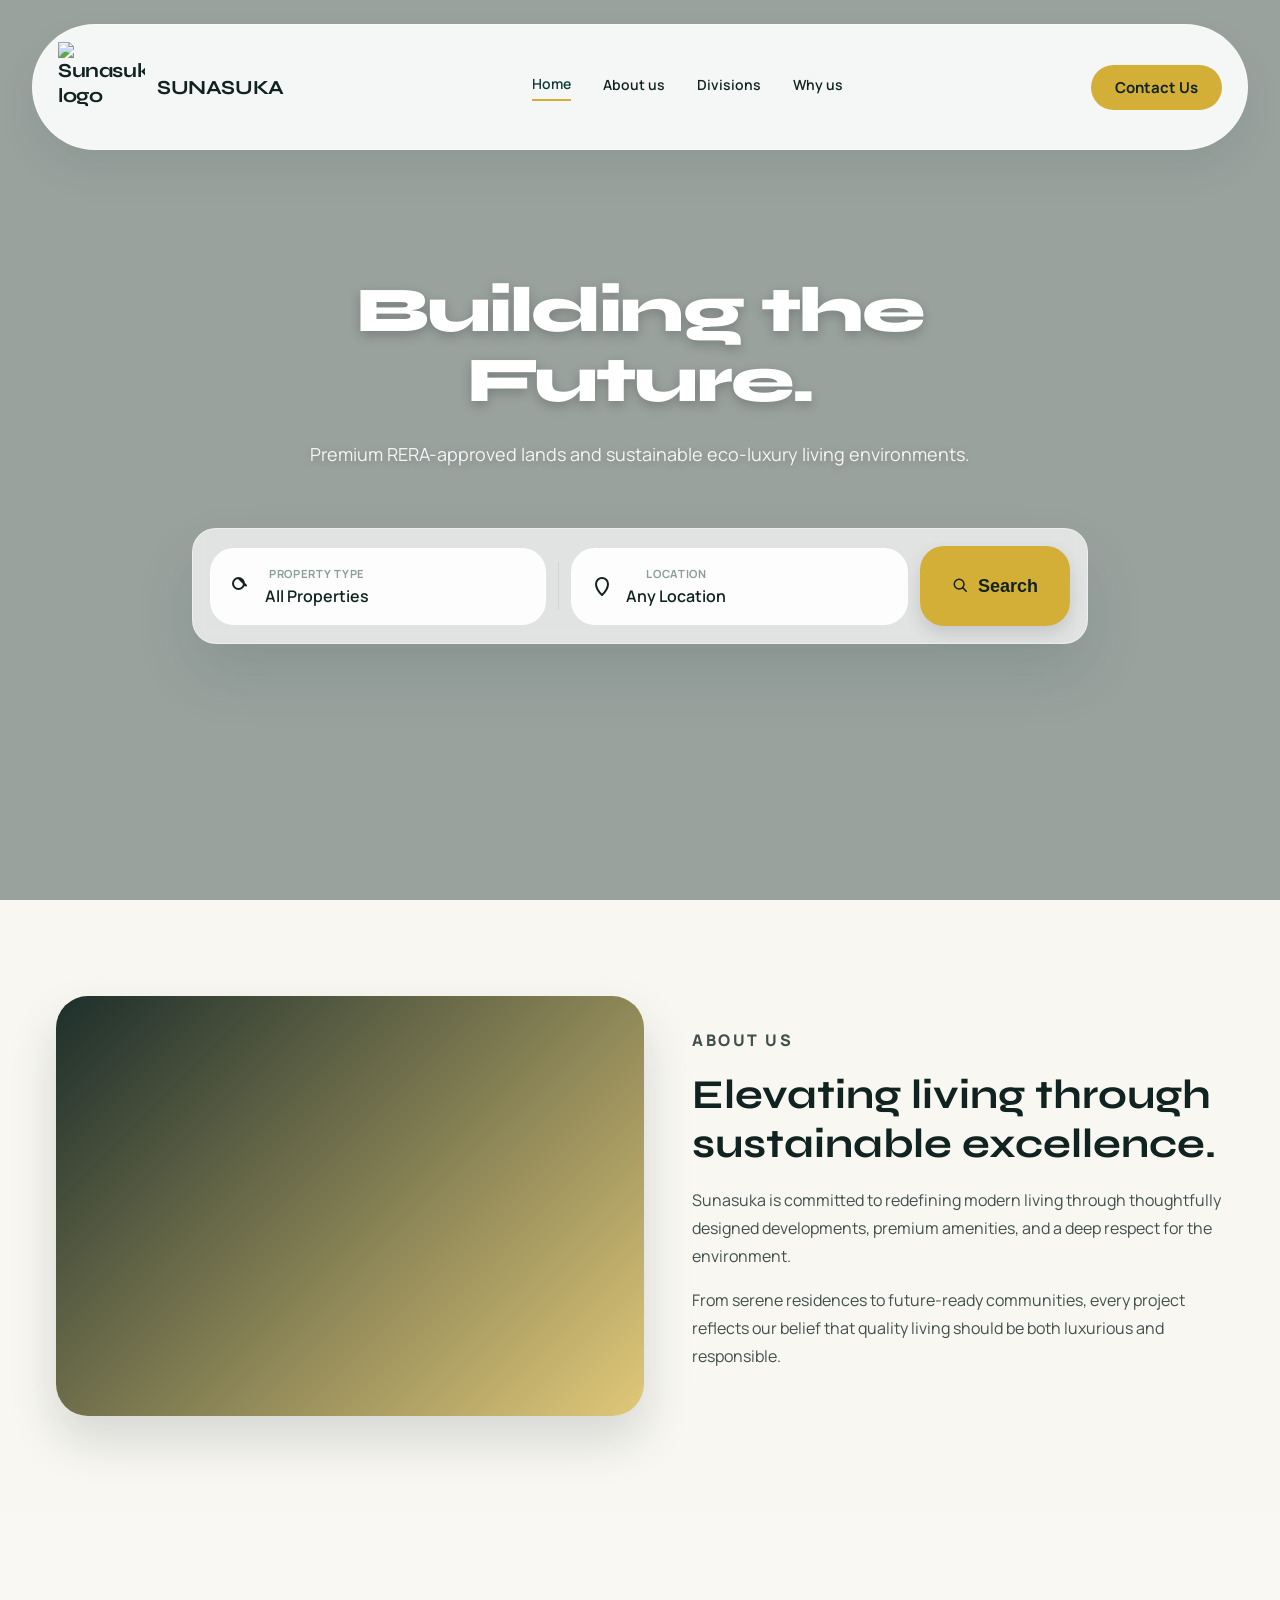
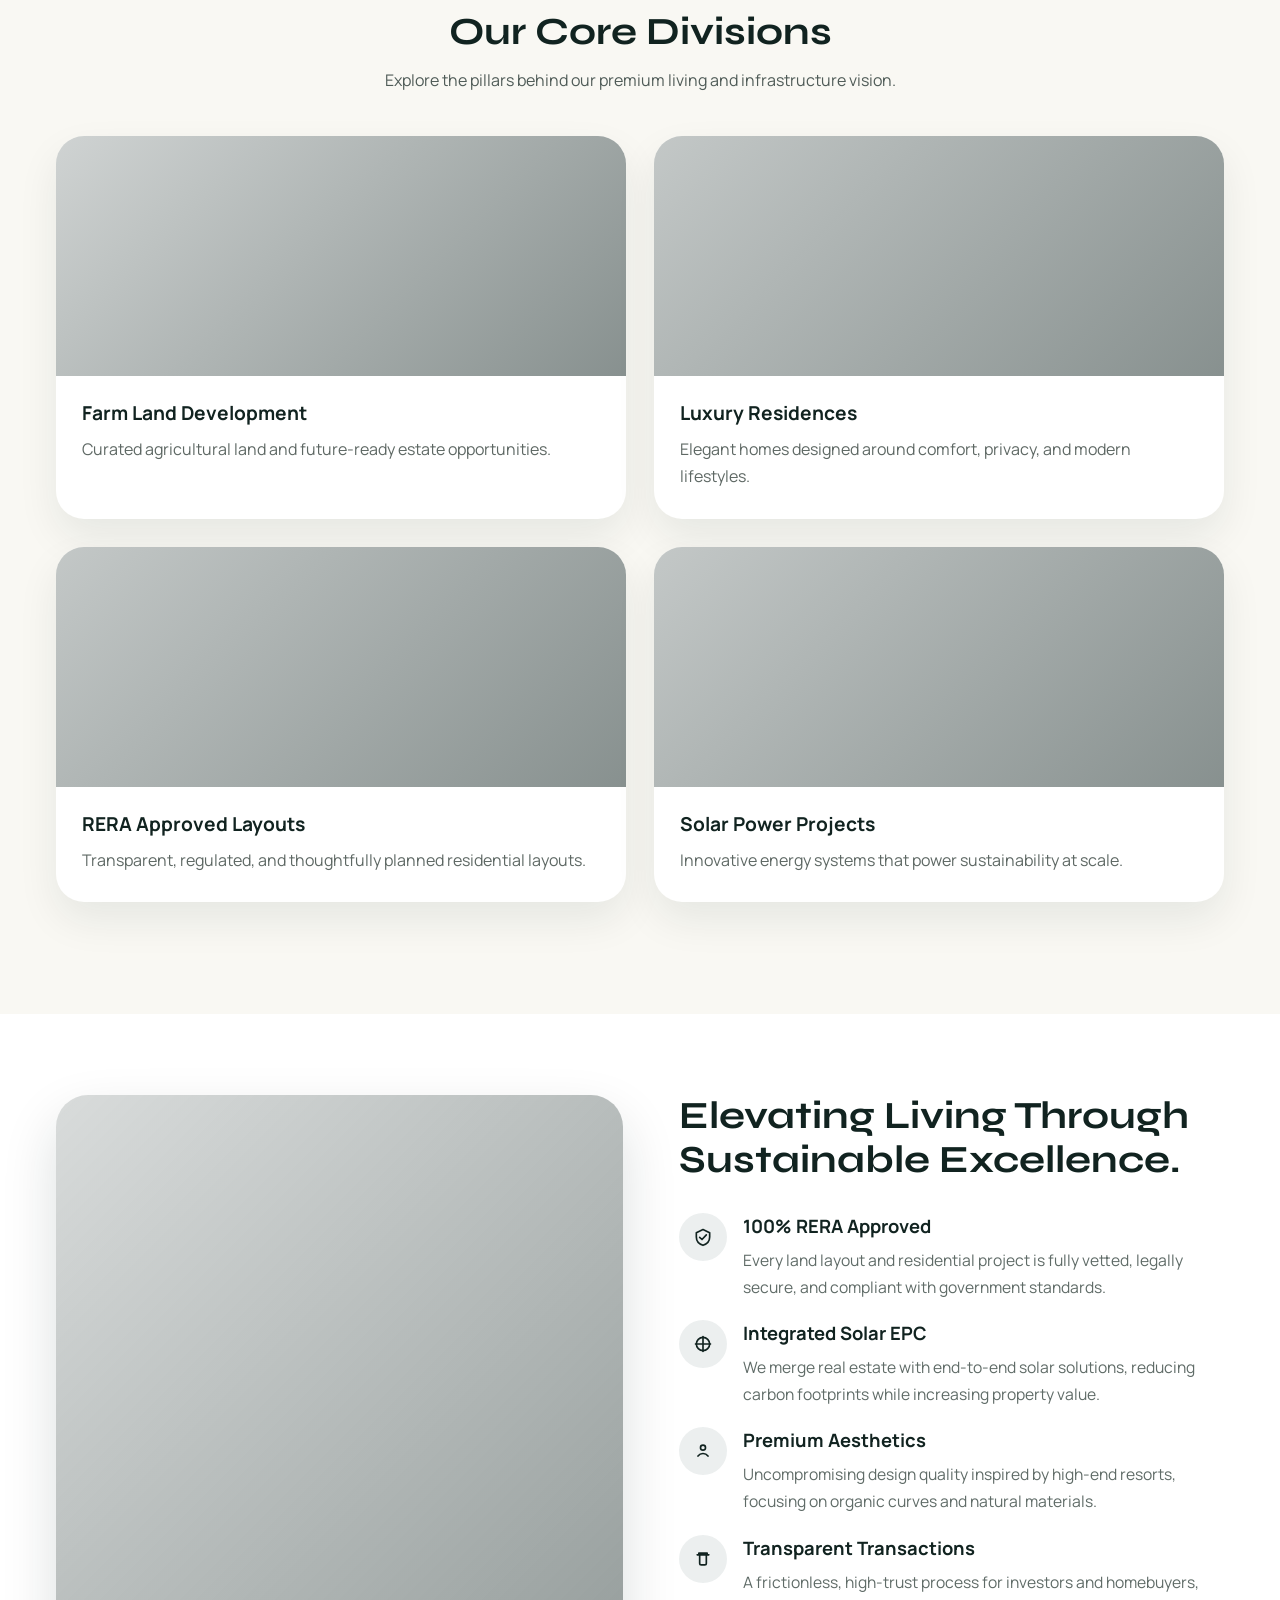
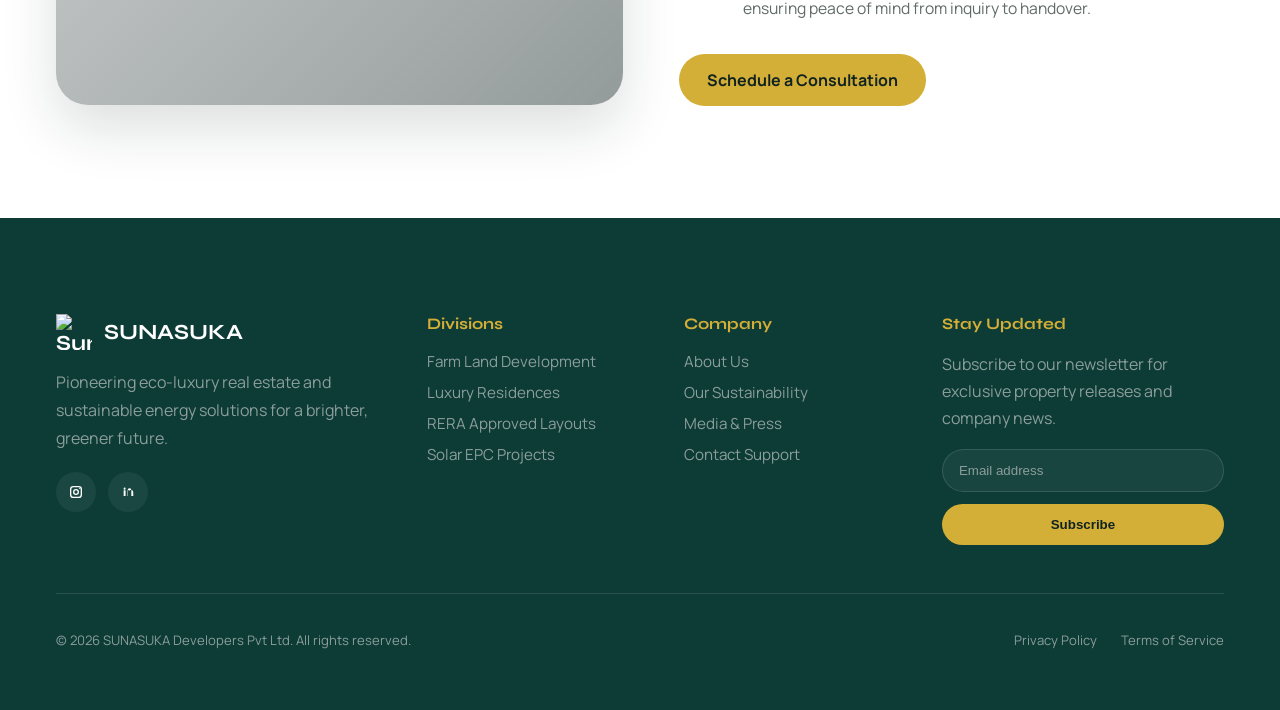
==== index.html @ 9d80a53f "Ver.1 with Homepage" ====
<!DOCTYPE html>
<html lang="en">
  <head>
    <meta charset="UTF-8" />
    <meta name="viewport" content="width=device-width, initial-scale=1.0" />
    <title>Sunasuka</title>
    <link rel="preconnect" href="https://fonts.googleapis.com" />
    <link rel="preconnect" href="https://fonts.gstatic.com" crossorigin />
    <link
      href="https://fonts.googleapis.com/css2?family=Manrope:wght@400;500;600;700&family=Syne:wght@600;700;800&display=swap"
      rel="stylesheet"
    />
    <link rel="stylesheet" href="css/main.css" />
  </head>
  <body>
    <header class="topbar">
      <div class="nav-shell">
        <a class="brand" href="#">
          <img src="https://www.figma.com/api/mcp/asset/75faf845-18a7-478c-8b07-9160b3f1c8a8" alt="Sunasuka logo" />
          <span>SUNASUKA</span>
        </a>

        <nav class="nav-links" aria-label="Primary navigation">
          <a class="active" href="#home">Home</a>
          <a href="#about">About us</a>
          <a href="#divisions">Divisions</a>
          <a href="#why-us">Why us</a>
        </nav>

        <button class="menu-toggle" type="button" aria-label="Toggle navigation" aria-expanded="false">
          <span></span>
          <span></span>
          <span></span>
        </button>

        <a class="nav-button" href="#">Contact Us</a>
      </div>
    </header>

    <main class="hero" id="home" role="banner">
      <div class="hero__content">
        <h1 class="hero__title">Building the Future.</h1>
        <p class="hero__subtitle">
          Premium RERA-approved lands and sustainable eco-luxury living environments.
        </p>

        <div class="search-card" aria-label="Quick search">
          <div class="search-field">
            <div class="search-field__icon" aria-hidden="true">
              <svg viewBox="0 0 24 24" fill="none">
                <path d="M9.5 4A5.5 5.5 0 1 1 4 9.5 5.5 5.5 0 0 1 9.5 4Zm0 0 7.5 7.5" stroke="#112320" stroke-width="2" stroke-linecap="round" stroke-linejoin="round" />
              </svg>
            </div>
            <div>
              <div class="search-field__label">Property Type</div>
              <div class="search-field__value">All Properties</div>
            </div>
          </div>

          <div class="search-divider"></div>

          <div class="search-field">
            <div class="search-field__icon" aria-hidden="true">
              <svg viewBox="0 0 24 24" fill="none">
                <path d="M12 21s-6-5.7-6-11a6 6 0 1 1 12 0c0 5.3-6 11-6 11Z" stroke="#112320" stroke-width="2" stroke-linejoin="round" />
              </svg>
            </div>
            <div>
              <div class="search-field__label">Location</div>
              <div class="search-field__value">Any Location</div>
            </div>
          </div>

          <button class="search-button" type="button">
            <svg viewBox="0 0 24 24" fill="none">
              <path d="m19 19-4.2-4.2m1.2-5.3a6.5 6.5 0 1 1-13 0 6.5 6.5 0 0 1 13 0Z" stroke="#112320" stroke-width="2" stroke-linecap="round" stroke-linejoin="round" />
            </svg>
            Search
          </button>
        </div>
      </div>
    </main>

    <section class="about-section" id="about">
      <div class="about-section__image"></div>
      <div class="about-section__content">
        <p class="eyebrow">About Us</p>
        <h2>Elevating living through sustainable excellence.</h2>
        <p>
          Sunasuka is committed to redefining modern living through thoughtfully designed
          developments, premium amenities, and a deep respect for the environment.
        </p>
        <p>
          From serene residences to future-ready communities, every project reflects our belief
          that quality living should be both luxurious and responsible.
        </p>
      </div>
    </section>

    <section class="divisions-section" id="divisions">
      <div class="section-header">
        <h2>Our Core Divisions</h2>
        <p>Explore the pillars behind our premium living and infrastructure vision.</p>
      </div>

      <div class="divisions-grid">
        <article class="division-card">
          <div class="division-card__image division-card__image--farm"></div>
          <div class="division-card__content">
            <h3>Farm Land Development</h3>
            <p>Curated agricultural land and future-ready estate opportunities.</p>
          </div>
        </article>

        <article class="division-card">
          <div class="division-card__image division-card__image--luxury"></div>
          <div class="division-card__content">
            <h3>Luxury Residences</h3>
            <p>Elegant homes designed around comfort, privacy, and modern lifestyles.</p>
          </div>
        </article>

        <article class="division-card">
          <div class="division-card__image division-card__image--layouts"></div>
          <div class="division-card__content">
            <h3>RERA Approved Layouts</h3>
            <p>Transparent, regulated, and thoughtfully planned residential layouts.</p>
          </div>
        </article>

        <article class="division-card">
          <div class="division-card__image division-card__image--solar"></div>
          <div class="division-card__content">
            <h3>Solar Power Projects</h3>
            <p>Innovative energy systems that power sustainability at scale.</p>
          </div>
        </article>
      </div>
    </section>

    <section class="why-choose-us-section" id="why-us" aria-label="Why choose us">
      <div class="why-choose-us__media">
        <div class="why-choose-us__image"></div>
      </div>

      <div class="why-choose-us__content">
        <h2>Elevating Living Through Sustainable Excellence.</h2>

        <div class="feature-list">
          <article class="feature-item">
            <div class="feature-icon" aria-hidden="true">
              <svg viewBox="0 0 24 24" fill="none">
                <path d="M8 12.5 10.8 15 16 9.5" stroke="#112320" stroke-width="2" stroke-linecap="round" stroke-linejoin="round" />
                <path d="M12 3 4 7v5c0 5 3.3 8.4 8 10 4.7-1.6 8-5 8-10V7l-8-4Z" stroke="#112320" stroke-width="2" stroke-linejoin="round" />
              </svg>
            </div>
            <div>
              <h3>100% RERA Approved</h3>
              <p>Every land layout and residential project is fully vetted, legally secure, and compliant with government standards.</p>
            </div>
          </article>

          <article class="feature-item">
            <div class="feature-icon" aria-hidden="true">
              <svg viewBox="0 0 24 24" fill="none">
                <path d="M12 3v18M3 12h18" stroke="#112320" stroke-width="2" stroke-linecap="round" />
                <circle cx="12" cy="12" r="8" stroke="#112320" stroke-width="2" />
              </svg>
            </div>
            <div>
              <h3>Integrated Solar EPC</h3>
              <p>We merge real estate with end-to-end solar solutions, reducing carbon footprints while increasing property value.</p>
            </div>
          </article>

          <article class="feature-item">
            <div class="feature-icon" aria-hidden="true">
              <svg viewBox="0 0 24 24" fill="none">
                <path d="M6 18c1.5-2 3.2-3 6-3s4.5 1 6 3" stroke="#112320" stroke-width="2" stroke-linecap="round" />
                <circle cx="12" cy="8" r="3" stroke="#112320" stroke-width="2" />
              </svg>
            </div>
            <div>
              <h3>Premium Aesthetics</h3>
              <p>Uncompromising design quality inspired by high-end resorts, focusing on organic curves and natural materials.</p>
            </div>
          </article>

          <article class="feature-item">
            <div class="feature-icon" aria-hidden="true">
              <svg viewBox="0 0 24 24" fill="none">
                <path d="M5 7h14M7 7V5h10v2M8 7v10a2 2 0 0 0 2 2h4a2 2 0 0 0 2-2V7" stroke="#112320" stroke-width="2" stroke-linecap="round" stroke-linejoin="round" />
              </svg>
            </div>
            <div>
              <h3>Transparent Transactions</h3>
              <p>A frictionless, high-trust process for investors and homebuyers, ensuring peace of mind from inquiry to handover.</p>
            </div>
          </article>
        </div>

        <a class="cta-button" href="#">Schedule a Consultation</a>
      </div>
    </section>

    <footer class="site-footer">
      <div class="site-footer__inner">
        <div class="site-footer__top">
          <div class="footer-brand-block">
            <div class="footer-brand">
              <img src="https://www.figma.com/api/mcp/asset/75faf845-18a7-478c-8b07-9160b3f1c8a8" alt="Sunasuka logo" />
              <span>SUNASUKA</span>
            </div>
            <p>
              Pioneering eco-luxury real estate and sustainable energy solutions for a brighter,
              greener future.
            </p>
            <div class="footer-socials">
              <a href="#" aria-label="Instagram">
                <svg viewBox="0 0 24 24" fill="none">
                  <rect x="4" y="4" width="16" height="16" rx="4" stroke="currentColor" stroke-width="2" />
                  <circle cx="12" cy="12" r="3.5" stroke="currentColor" stroke-width="2" />
                  <circle cx="17.5" cy="6.5" r="1" fill="currentColor" />
                </svg>
              </a>
              <a href="#" aria-label="LinkedIn">
                <svg viewBox="0 0 24 24" fill="none">
                  <path d="M6.94 8.5A1.56 1.56 0 1 0 6.94 5.38a1.56 1.56 0 0 0 0 3.12ZM5.5 9.5h2.88V18H5.5zM10.9 9.5h2.76v1.16h.04c.38-.72 1.32-1.48 2.72-1.48 2.91 0 3.45 1.91 3.45 4.4V18h-2.88v-7.6c0-1.81-.03-4.14-2.52-4.14-2.53 0-2.92 1.97-2.92 4.01V18H10.9z" fill="currentColor" />
                </svg>
              </a>
            </div>
          </div>

          <div class="footer-column">
            <h3>Divisions</h3>
            <ul>
              <li>Farm Land Development</li>
              <li>Luxury Residences</li>
              <li>RERA Approved Layouts</li>
              <li>Solar EPC Projects</li>
            </ul>
          </div>

          <div class="footer-column">
            <h3>Company</h3>
            <ul>
              <li>About Us</li>
              <li>Our Sustainability</li>
              <li>Media & Press</li>
              <li>Contact Support</li>
            </ul>
          </div>

          <div class="footer-column footer-column--signup">
            <h3>Stay Updated</h3>
            <p>Subscribe to our newsletter for exclusive property releases and company news.</p>
            <form class="footer-form">
              <input type="email" placeholder="Email address" />
              <button type="submit">Subscribe</button>
            </form>
          </div>
        </div>

        <div class="site-footer__bottom">
          <p>© 2026 SUNASUKA Developers Pvt Ltd. All rights reserved.</p>
          <div class="footer-links">
            <a href="#">Privacy Policy</a>
            <a href="#">Terms of Service</a>
          </div>
        </div>
      </div>
    </footer>

    <script>
      const navShell = document.querySelector('.nav-shell');
      const menuToggle = document.querySelector('.menu-toggle');

      if (navShell && menuToggle) {
        menuToggle.addEventListener('click', () => {
          const isOpen = navShell.classList.toggle('is-open');
          menuToggle.setAttribute('aria-expanded', String(isOpen));
        });
      }
    </script>
  </body>
</html>
---- css/main.css ----
:root {
  --text-dark: #112320;
  --text-muted: #8b9e9b;
  --gold: #d4af37;
}

html {
  scroll-behavior: smooth;
  scroll-padding-top: 110px;
}

* {
  box-sizing: border-box;
}

body {
  margin: 0;
  font-family: 'Manrope', sans-serif;
  color: var(--text-dark);
  background: #f6f6f2;
}

.topbar {
  position: fixed;
  top: 24px;
  left: 0;
  right: 0;
  z-index: 6;
  display: flex;
  justify-content: center;
  padding: 0 32px;
}

.nav-shell {
  width: min(1216px, 100%);
  display: flex;
  align-items: center;
  justify-content: space-between;
  padding: 17px 25px;
  border-radius: 9999px;
  background: rgba(255, 255, 255, 0.9);
  backdrop-filter: blur(6px);
  border: 1px solid rgba(255, 255, 255, 0.4);
  box-shadow: 0 20px 40px rgba(13, 59, 54, 0.08);
}

.brand {
  display: flex;
  align-items: center;
  gap: 12px;
  color: var(--text-dark);
  text-decoration: none;
  font-family: 'Syne', sans-serif;
  font-size: 1.25rem;
  font-weight: 700;
  letter-spacing: -0.02em;
}

.brand img {
  width: 87px;
  height: 90px;
  object-fit: cover;
}

.nav-links {
  display: flex;
  align-items: center;
  gap: 32px;
}

.nav-links a {
  color: var(--text-dark);
  text-decoration: none;
  font-size: 0.875rem;
  font-weight: 600;
  padding-bottom: 6px;
}

.nav-links a.active {
  color: #0d3b36;
  border-bottom: 2px solid var(--gold);
}

.menu-toggle {
  display: none;
  flex-direction: column;
  gap: 4px;
  background: transparent;
  border: 0;
  padding: 0;
  cursor: pointer;
}

.menu-toggle span {
  display: block;
  width: 24px;
  height: 2px;
  background: var(--text-dark);
  border-radius: 2px;
}

.nav-button {
  display: inline-flex;
  align-items: center;
  justify-content: center;
  padding: 12px 24px;
  border-radius: 999px;
  background: var(--gold);
  color: var(--text-dark);
  text-decoration: none;
  font-size: 0.94rem;
  font-weight: 700;
}

.hero {
  position: relative;
  min-height: 100vh;
  overflow: hidden;
  display: flex;
  align-items: center;
  justify-content: center;
  padding: 180px 16px 160px;
  background-image: url('https://www.figma.com/api/mcp/asset/3733b652-5d79-4502-886a-c12a98e6d232');
  background-size: cover;
  background-position: center;
}

.about-section {
  display: grid;
  grid-template-columns: 1.05fr 0.95fr;
  gap: 48px;
  align-items: center;
  padding: 96px 56px;
  background: #f8f7f2;
}

.about-section__image {
  min-height: 420px;
  border-radius: 32px;
  background: linear-gradient(135deg, rgba(17, 35, 32, 0.95), rgba(212, 175, 55, 0.65)),
    url('https://images.unsplash.com/photo-1512918728675-ed5a9ecdebfd?auto=format&fit=crop&w=1200&q=80') center/cover;
  box-shadow: 0 24px 48px rgba(17, 35, 32, 0.15);
}

.about-section__content {
  max-width: 610px;
}

.eyebrow {
  margin: 0 0 12px;
  color: var(--gold);
  font-size: 0.9rem;
  font-weight: 800;
  letter-spacing: 0.16em;
  text-transform: uppercase;
}

.about-section__content h2 {
  margin: 0 0 18px;
  font-family: 'Syne', sans-serif;
  font-size: clamp(2rem, 3.2vw, 2.8rem);
  line-height: 1.2;
  color: var(--text-dark);
}

.about-section__content p {
  margin: 0 0 16px;
  font-size: 1rem;
  line-height: 1.75;
  color: #42504d;
}

.hero::before {
  content: '';
  position: absolute;
  inset: 0;
  background: rgba(17, 35, 32, 0.4);
}

.divisions-section {
  padding: 96px 56px 112px;
  background: #f9f8f3;
}

.section-header {
  max-width: 760px;
  margin: 0 auto 42px;
  text-align: center;
}

.section-header h2 {
  margin: 0 0 12px;
  font-family: 'Syne', sans-serif;
  font-size: clamp(2rem, 3vw, 2.6rem);
  color: var(--text-dark);
}

.section-header p {
  margin: 0;
  font-size: 1rem;
  line-height: 1.7;
  color: #4f5b57;
}

.divisions-grid {
  display: grid;
  grid-template-columns: repeat(2, minmax(0, 1fr));
  gap: 28px;
  max-width: 1280px;
  margin: 0 auto;
}

.why-choose-us-section {
  display: grid;
  grid-template-columns: 1.02fr 0.98fr;
  gap: 56px;
  align-items: center;
  padding: 80px 56px 112px;
  background: #ffffff;
}

.why-choose-us__media {
  display: flex;
  justify-content: center;
}

.why-choose-us__image {
  width: min(100%, 620px);
  min-height: 610px;
  border-radius: 32px;
  background: linear-gradient(135deg, rgba(17, 35, 32, 0.16), rgba(17, 35, 32, 0.45)),
    url('https://www.figma.com/api/mcp/asset/e8d8f811-0a10-461a-9aaf-c65fcbcaad07') center/cover;
  box-shadow: 0 24px 55px rgba(17, 35, 32, 0.14);
}

.why-choose-us__content h2 {
  margin: 0 0 30px;
  font-family: 'Syne', sans-serif;
  font-size: clamp(2rem, 3vw, 2.8rem);
  line-height: 1.16;
  color: var(--text-dark);
}

.feature-list {
  display: grid;
  gap: 20px;
  margin-bottom: 32px;
}

.feature-item {
  display: flex;
  gap: 16px;
  align-items: flex-start;
}

.feature-icon {
  flex-shrink: 0;
  width: 48px;
  height: 48px;
  display: grid;
  place-items: center;
  border-radius: 999px;
  background: rgba(13, 59, 54, 0.08);
}

.feature-icon svg {
  width: 20px;
  height: 20px;
}

.feature-item h3 {
  margin: 0 0 8px;
  font-size: 1.15rem;
  color: var(--text-dark);
}

.feature-item p {
  margin: 0;
  color: #5f6b67;
  line-height: 1.7;
  font-size: 0.98rem;
}

.cta-button {
  display: inline-flex;
  align-items: center;
  justify-content: center;
  padding: 15px 28px;
  border-radius: 999px;
  background: var(--gold);
  color: var(--text-dark);
  text-decoration: none;
  font-weight: 700;
  width: fit-content;
}

.site-footer {
  background: #0d3b36;
  color: #dce6e4;
  padding: 96px 56px 48px;
}

.site-footer__inner {
  max-width: 1280px;
  margin: 0 auto;
}

.site-footer__top {
  display: grid;
  grid-template-columns: 1.2fr 0.8fr 0.8fr 1fr;
  gap: 32px;
  padding-bottom: 48px;
  border-bottom: 1px solid rgba(255, 255, 255, 0.12);
}

.footer-brand-block p,
.footer-column p,
.site-footer__bottom p,
.footer-column li,
.footer-links a {
  color: #8b9e9b;
}

.footer-brand {
  display: flex;
  align-items: center;
  gap: 12px;
  margin-bottom: 18px;
  font-family: 'Syne', sans-serif;
  font-size: 1.35rem;
  font-weight: 700;
  color: #fff;
}

.footer-brand img {
  width: 36px;
  height: 36px;
  object-fit: cover;
}

.footer-brand-block p {
  margin: 0 0 20px;
  max-width: 320px;
  line-height: 1.75;
}

.footer-socials {
  display: flex;
  gap: 12px;
}

.footer-socials a {
  display: grid;
  place-items: center;
  width: 40px;
  height: 40px;
  border-radius: 999px;
  background: rgba(255, 255, 255, 0.06);
  color: #fff;
}

.footer-socials svg {
  width: 16px;
  height: 16px;
}

.footer-column h3 {
  margin: 0 0 18px;
  color: #d4af37;
  font-family: 'Syne', sans-serif;
  font-size: 1rem;
}

.footer-column ul {
  list-style: none;
  padding: 0;
  margin: 0;
  display: grid;
  gap: 10px;
}

.footer-column li {
  font-size: 0.95rem;
}

.footer-column--signup p {
  margin: 0 0 16px;
  line-height: 1.7;
}

.footer-form {
  display: flex;
  flex-direction: column;
  gap: 12px;
}

.footer-form input {
  border: 1px solid rgba(255, 255, 255, 0.12);
  background: rgba(255, 255, 255, 0.05);
  color: #fff;
  border-radius: 999px;
  padding: 13px 16px;
  outline: none;
}

.footer-form input::placeholder {
  color: #8b9e9b;
}

.footer-form button {
  border: 0;
  border-radius: 999px;
  padding: 13px 18px;
  background: var(--gold);
  color: var(--text-dark);
  font-weight: 700;
  cursor: pointer;
}

.site-footer__bottom {
  display: flex;
  align-items: center;
  justify-content: space-between;
  padding-top: 24px;
  font-size: 0.82rem;
}

.footer-links {
  display: flex;
  gap: 24px;
}

.footer-links a {
  text-decoration: none;
}

.division-card {
  overflow: hidden;
  border-radius: 28px;
  background: #fff;
  box-shadow: 0 18px 40px rgba(17, 35, 32, 0.08);
}

.division-card__image {
  height: 240px;
  background-size: cover;
  background-position: center;
}

.division-card__image--farm {
  background-image: linear-gradient(135deg, rgba(17, 35, 32, 0.2), rgba(17, 35, 32, 0.5)),
    url('https://www.figma.com/api/mcp/asset/f9b7789f-bdf3-43ae-80e5-154b40bcd7e3');
}

.division-card__image--luxury {
  background-image: linear-gradient(135deg, rgba(17, 35, 32, 0.25), rgba(17, 35, 32, 0.5)),
    url('https://www.figma.com/api/mcp/asset/07689340-5a20-4e25-90f0-d4561e2b814a');
}

.division-card__image--layouts {
  background-image: linear-gradient(135deg, rgba(17, 35, 32, 0.25), rgba(17, 35, 32, 0.5)),
    url('https://www.figma.com/api/mcp/asset/da9e8822-8307-4e75-bb9d-1c4b542f36fc');
}

.division-card__image--solar {
  background-image: linear-gradient(135deg, rgba(17, 35, 32, 0.25), rgba(17, 35, 32, 0.5)),
    url('https://www.figma.com/api/mcp/asset/6cdddcf5-f954-4964-9941-b1fe6b3d90d0');
}

.division-card__content {
  padding: 24px 26px 28px;
}

.division-card__content h3 {
  margin: 0 0 10px;
  font-size: 1.2rem;
  color: var(--text-dark);
}

.division-card__content p {
  margin: 0;
  color: #5e6864;
  line-height: 1.7;
}

.hero__content {
  position: relative;
  z-index: 1;
  width: min(100%, 896px);
  text-align: center;
  color: #fff;
}

.hero__title {
  margin: 0 0 24px;
  font-family: 'Syne', sans-serif;
  font-size: clamp(2.8rem, 5vw, 4.5rem);
  line-height: 1.1;
  font-weight: 800;
  letter-spacing: -0.03em;
  text-shadow: 0 4px 12px rgba(0, 0, 0, 0.22);
}

.hero__subtitle {
  margin: 0 auto 32px;
  max-width: 672px;
  font-size: 1.125rem;
  line-height: 1.56;
  color: rgba(255, 255, 255, 0.9);
  text-shadow: 0 2px 8px rgba(0, 0, 0, 0.18);
}

.search-card {
  display: flex;
  align-items: center;
  gap: 12px;
  max-width: 1000px;
  margin: 60px auto 0;
  padding: 17px;
  border-radius: 24px;
  background: rgba(255, 255, 255, 0.7);
  backdrop-filter: blur(6px);
  box-shadow: 0 30px 60px rgba(13, 59, 54, 0.12);
  border: 1px solid rgba(255, 255, 255, 0.4);
}

.search-field {
  flex: 1;
  display: flex;
  align-items: center;
  gap: 12px;
  min-width: 0;
  padding: 17px 17px 17px 18px;
  border-radius: 24px;
  background: rgba(255, 255, 255, 0.9);
  border: 1px solid rgba(255, 255, 255, 0.5);
}

.search-field + .search-field {
  margin-left: 12px;
}

.search-field__icon {
  flex-shrink: 0;
  width: 24px;
  height: 24px;
  display: grid;
  place-items: center;
}

.search-field__label {
  font-size: 0.7rem;
  letter-spacing: 0.06em;
  text-transform: uppercase;
  color: var(--text-muted);
  font-weight: 700;
  margin-bottom: 4px;
}

.search-field__value {
  color: var(--text-dark);
  font-size: 1rem;
  font-weight: 600;
}

.search-divider {
  width: 1px;
  height: 48px;
  background: rgba(139, 158, 155, 0.2);
  flex-shrink: 0;
}

.search-button {
  border: 0;
  background: var(--gold);
  color: var(--text-dark);
  display: inline-flex;
  align-items: center;
  justify-content: center;
  gap: 8px;
  padding: 0 32px;
  min-height: 80px;
  border-radius: 24px;
  font-weight: 700;
  font-size: 1.125rem;
  cursor: pointer;
  box-shadow: 0 8px 18px rgba(0, 0, 0, 0.12);
}

.search-button svg {
  width: 18px;
  height: 18px;
}

@media (max-width: 900px) {
  .topbar {
    padding: 0 16px;
  }

  .nav-shell {
    flex-wrap: wrap;
    gap: 12px;
    justify-content: center;
    padding: 16px 20px;
  }

  .menu-toggle {
    display: flex;
  }

  .nav-links {
    display: none;
    width: 100%;
    flex-direction: column;
    align-items: center;
    gap: 12px;
    padding-top: 8px;
  }

  .nav-shell.is-open .nav-links {
    display: flex;
  }

  .nav-button {
    display: none;
  }

  .about-section {
    grid-template-columns: 1fr;
    padding: 72px 24px;
  }

  .about-section__image {
    min-height: 300px;
  }

  .divisions-section {
    padding: 72px 24px 88px;
  }

  .divisions-grid {
    grid-template-columns: 1fr;
  }

  .why-choose-us-section {
    grid-template-columns: 1fr;
    padding: 8px 24px 72px;
    gap: 32px;
  }

  .why-choose-us__image {
    min-height: 340px;
  }

  .site-footer {
    padding: 72px 24px 40px;
  }

  .site-footer__top {
    grid-template-columns: 1fr;
  }

  .site-footer__bottom {
    flex-direction: column;
    align-items: flex-start;
    gap: 12px;
  }

  .footer-links {
    gap: 16px;
  }

  .search-card {
    flex-direction: column;
    align-items: stretch;
  }

  .search-divider {
    display: none;
  }

  .search-field + .search-field {
    margin-left: 0;
    margin-top: 12px;
  }

  .search-button {
    min-height: 56px;
  }
}
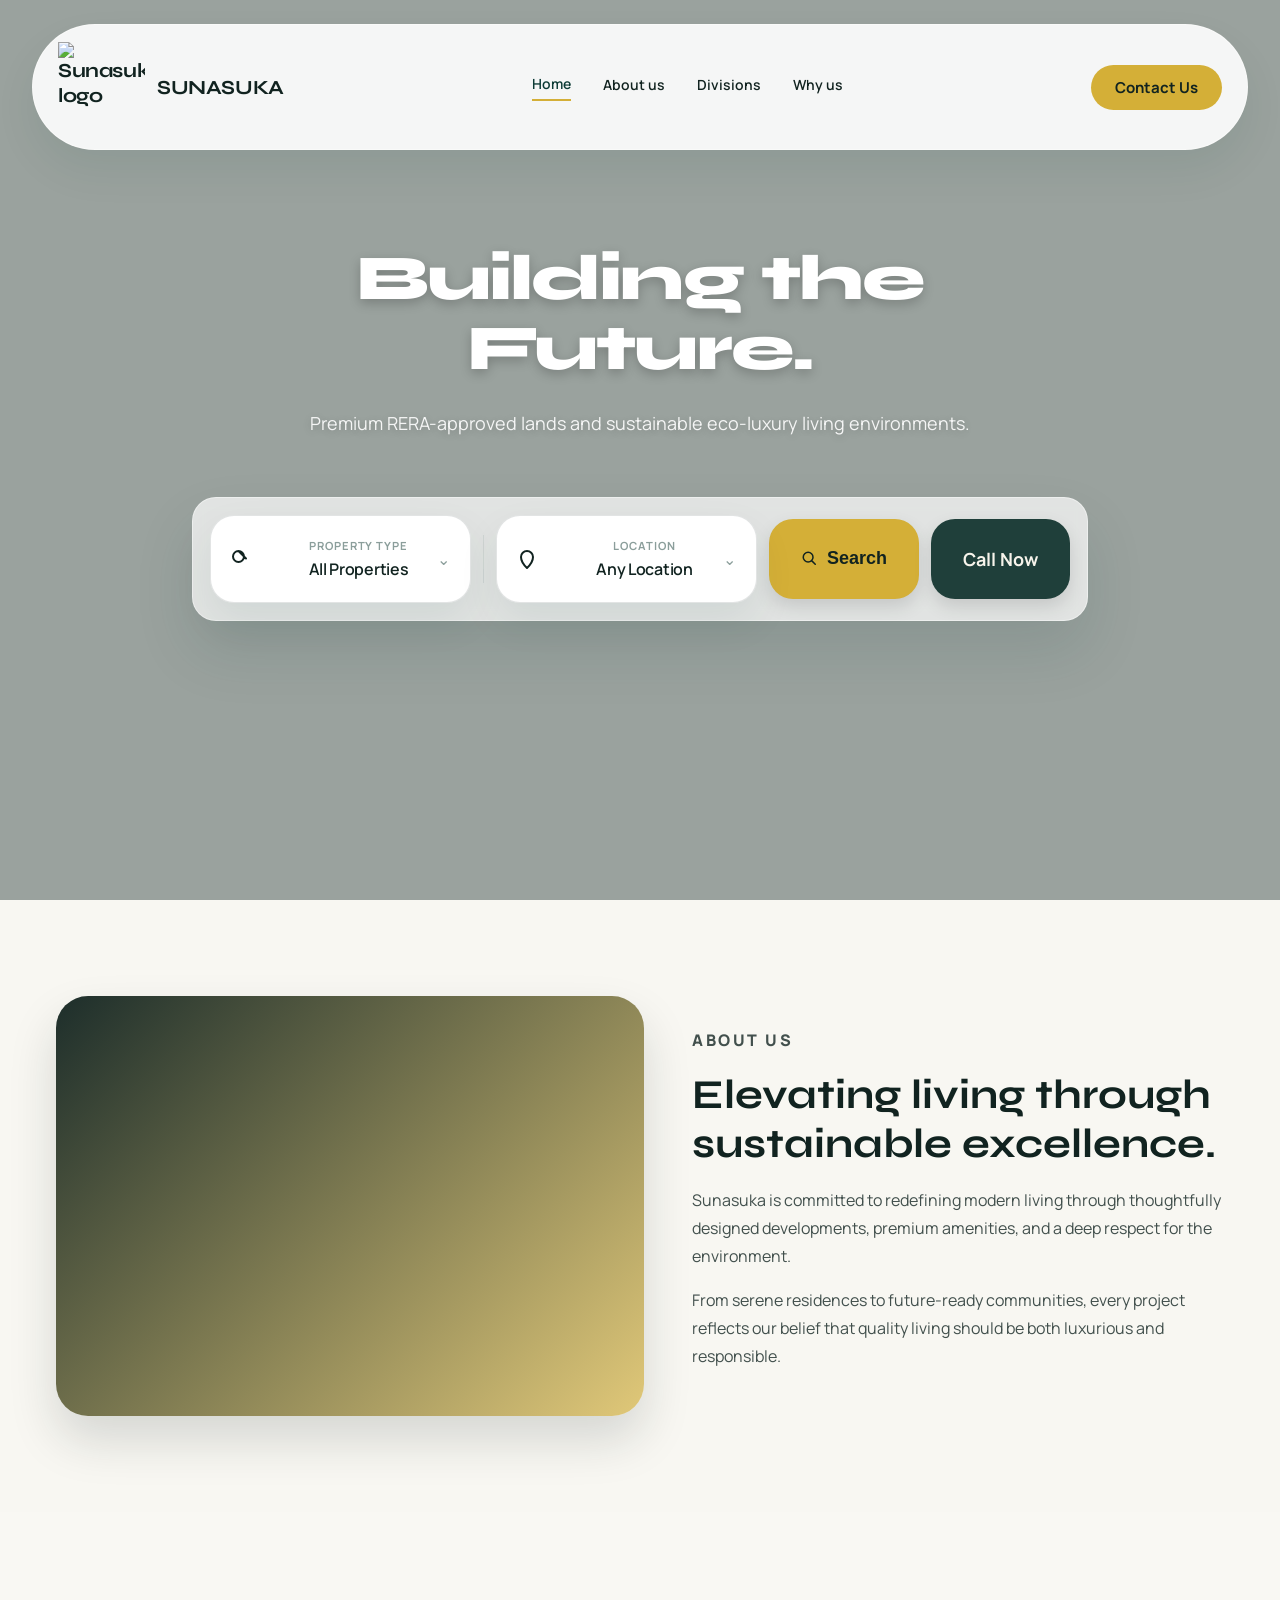
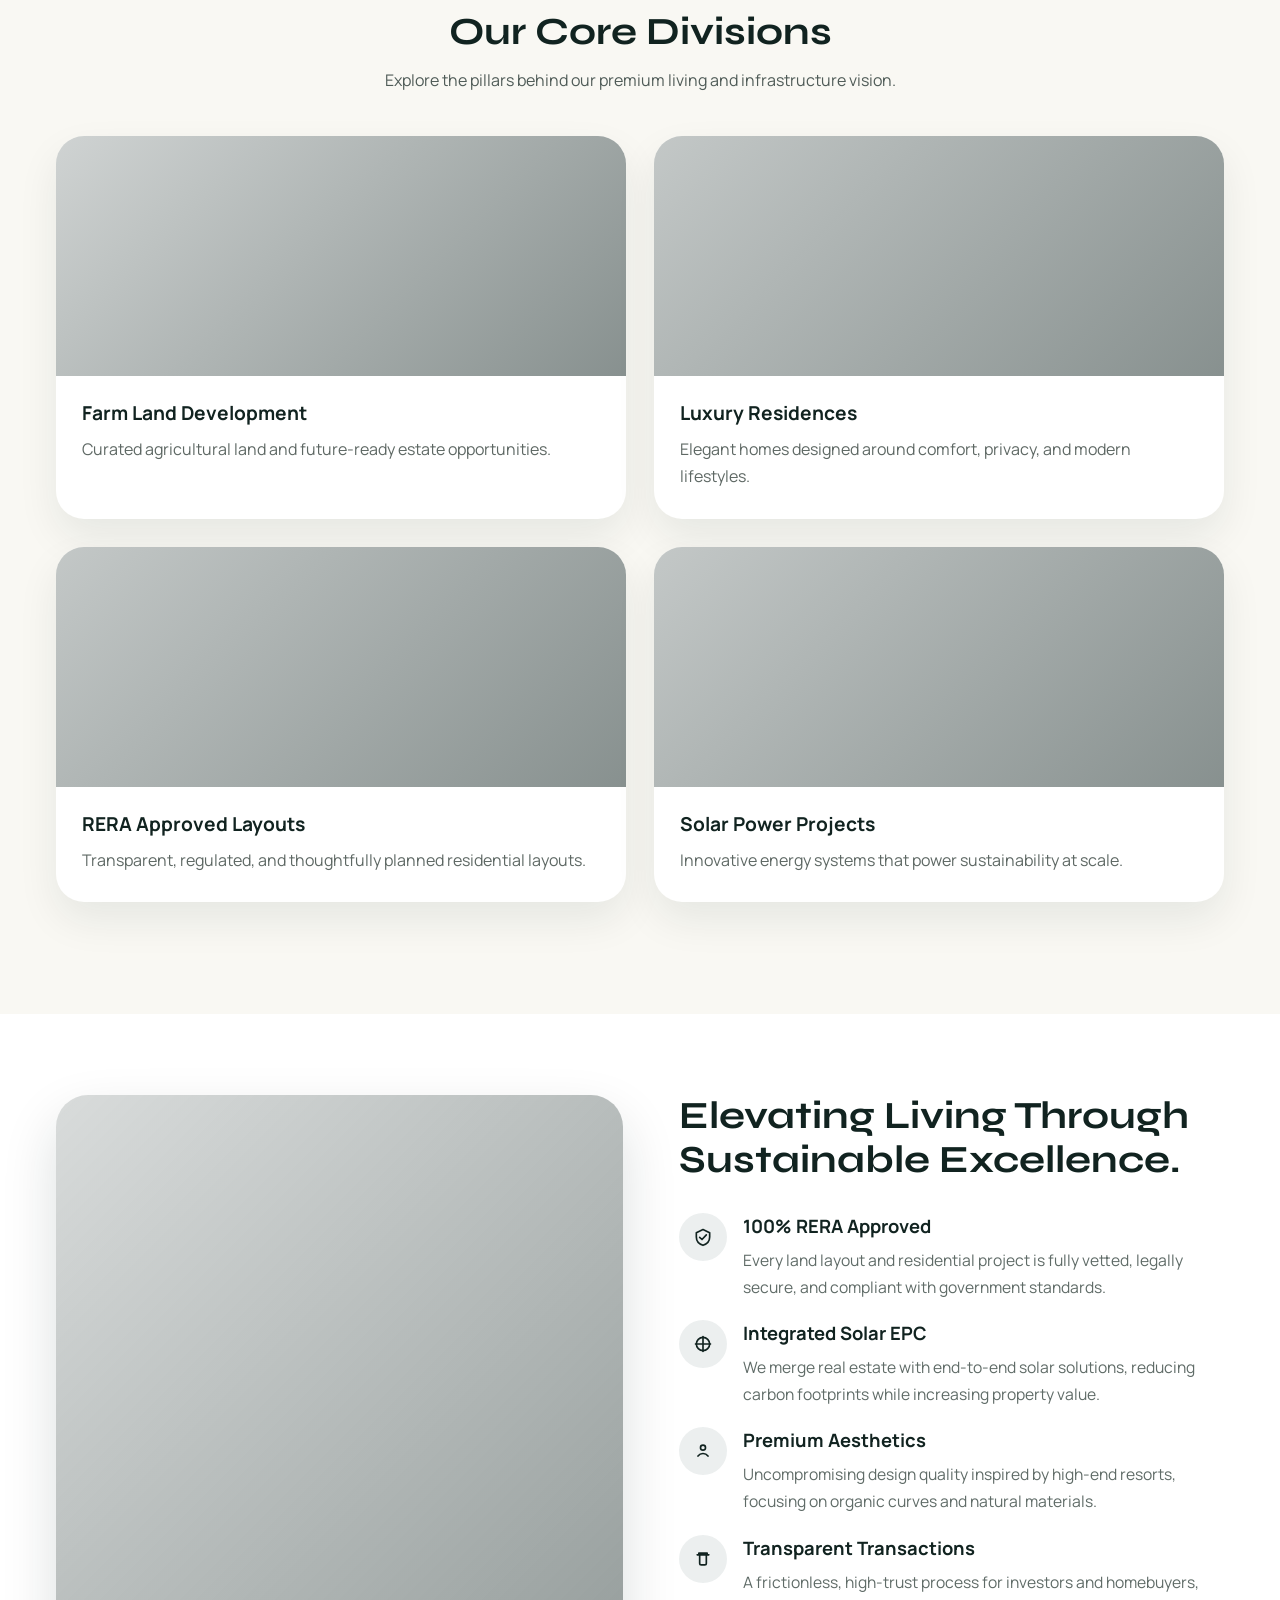
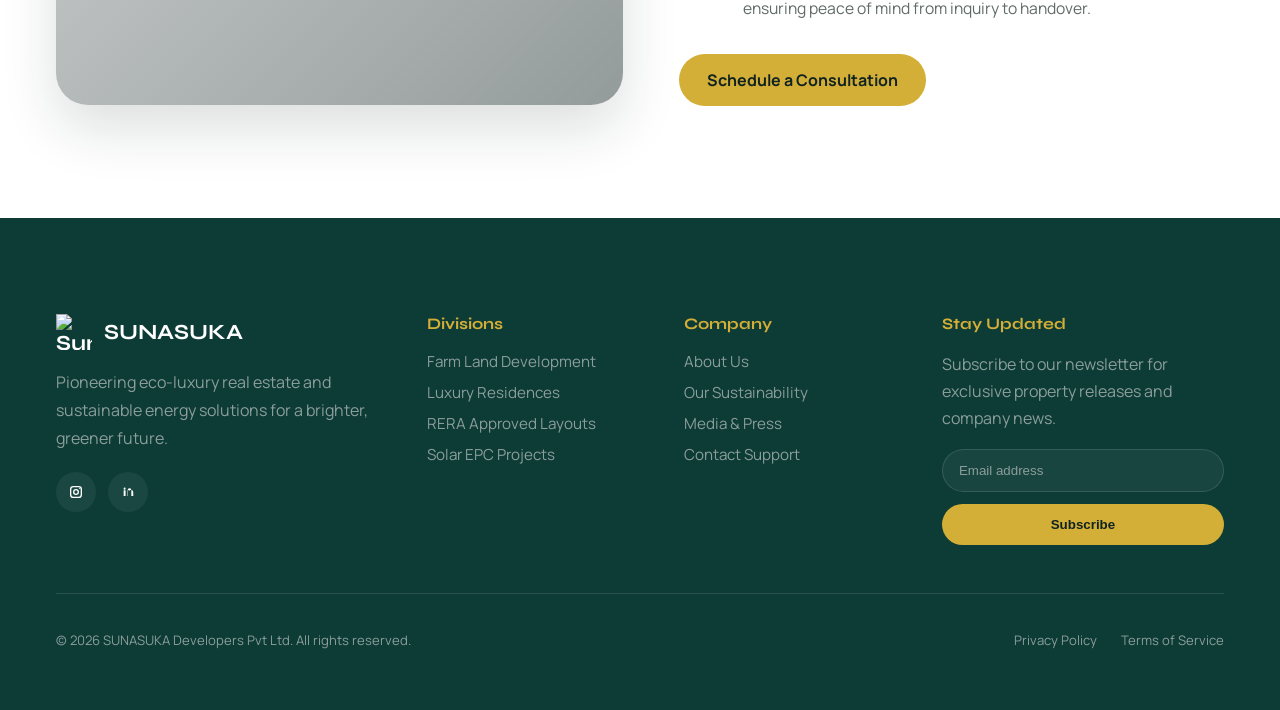
==== commit 8a74810f: "Minor Changes in Homepage Ver1" ====
--- a/index.html
+++ b/index.html
@@ -33,7 +33,7 @@
           <span></span>
         </button>
 
-        <a class="nav-button" href="#">Contact Us</a>
+        <a class="nav-button" href="tel:+917010022890">Contact Us</a>
       </div>
     </header>
 
@@ -44,40 +44,54 @@
           Premium RERA-approved lands and sustainable eco-luxury living environments.
         </p>
 
-        <div class="search-card" aria-label="Quick search">
-          <div class="search-field">
+        <form class="search-card" id="search-form" aria-label="Quick search">
+          <label class="search-field" for="propertyType">
             <div class="search-field__icon" aria-hidden="true">
               <svg viewBox="0 0 24 24" fill="none">
                 <path d="M9.5 4A5.5 5.5 0 1 1 4 9.5 5.5 5.5 0 0 1 9.5 4Zm0 0 7.5 7.5" stroke="#112320" stroke-width="2" stroke-linecap="round" stroke-linejoin="round" />
               </svg>
             </div>
-            <div>
+            <div class="search-field__content">
               <div class="search-field__label">Property Type</div>
-              <div class="search-field__value">All Properties</div>
-            </div>
-          </div>
+              <div class="search-field__value" data-display-for="propertyType">All Properties</div>
+              <select class="search-field__select" id="propertyType" name="propertyType">
+                <option value="all">All Properties</option>
+                <option value="residence">Luxury Residences</option>
+                <option value="layouts">RERA Approved Layouts</option>
+                <option value="solar">Solar Projects</option>
+              </select>
+            </div>
+          </label>
 
           <div class="search-divider"></div>
 
-          <div class="search-field">
+          <label class="search-field" for="location">
             <div class="search-field__icon" aria-hidden="true">
               <svg viewBox="0 0 24 24" fill="none">
                 <path d="M12 21s-6-5.7-6-11a6 6 0 1 1 12 0c0 5.3-6 11-6 11Z" stroke="#112320" stroke-width="2" stroke-linejoin="round" />
               </svg>
             </div>
-            <div>
+            <div class="search-field__content">
               <div class="search-field__label">Location</div>
-              <div class="search-field__value">Any Location</div>
-            </div>
-          </div>
-
-          <button class="search-button" type="button">
+              <div class="search-field__value" data-display-for="location">Any Location</div>
+              <select class="search-field__select" id="location" name="location">
+                <option value="all">Any Location</option>
+                <option value="coastal">Coastal</option>
+                <option value="premium">Premium</option>
+              </select>
+            </div>
+          </label>
+
+          <button class="search-button" type="submit">
             <svg viewBox="0 0 24 24" fill="none">
               <path d="m19 19-4.2-4.2m1.2-5.3a6.5 6.5 0 1 1-13 0 6.5 6.5 0 0 1 13 0Z" stroke="#112320" stroke-width="2" stroke-linecap="round" stroke-linejoin="round" />
             </svg>
             Search
           </button>
-        </div>
+          <a class="call-button" href="tel:+917010022890">Call Now</a>
+        </form>
+        <p class="search-status" id="search-status" role="status" aria-live="polite"></p>
+        <div class="search-results" id="search-results" aria-live="polite"></div>
       </div>
     </main>
 
@@ -104,7 +118,7 @@
       </div>
 
       <div class="divisions-grid">
-        <article class="division-card">
+        <article class="division-card" data-property="farm" data-location="eco">
           <div class="division-card__image division-card__image--farm"></div>
           <div class="division-card__content">
             <h3>Farm Land Development</h3>
@@ -112,7 +126,7 @@
           </div>
         </article>
 
-        <article class="division-card">
+        <article class="division-card" data-property="residence" data-location="premium">
           <div class="division-card__image division-card__image--luxury"></div>
           <div class="division-card__content">
             <h3>Luxury Residences</h3>
@@ -120,7 +134,7 @@
           </div>
         </article>
 
-        <article class="division-card">
+        <article class="division-card" data-property="layouts" data-location="urban">
           <div class="division-card__image division-card__image--layouts"></div>
           <div class="division-card__content">
             <h3>RERA Approved Layouts</h3>
@@ -128,7 +142,7 @@
           </div>
         </article>
 
-        <article class="division-card">
+        <article class="division-card" data-property="solar" data-location="coastal">
           <div class="division-card__image division-card__image--solar"></div>
           <div class="division-card__content">
             <h3>Solar Power Projects</h3>
@@ -274,6 +288,27 @@
     <script>
       const navShell = document.querySelector('.nav-shell');
       const menuToggle = document.querySelector('.menu-toggle');
+      const searchForm = document.getElementById('search-form');
+      const searchStatus = document.getElementById('search-status');
+      const searchResults = document.getElementById('search-results');
+      const displayValues = document.querySelectorAll('.search-field__value');
+
+      const sampleProperties = [
+        {
+          title: 'Kottivakkam',
+          type: 'residence',
+          location: 'coastal',
+          price: '₹ 15000/sq.ft',
+          blurb: 'Premium 2BHK and 3BHK apartments in a coastal enclave, designed for elegant modern living and seamless amenities.'
+        },
+        {
+          title: 'Neelangarai',
+          type: 'layouts',
+          location: 'premium',
+          price: '₹ 15 Cr',
+          blurb: 'RERA-approved land for luxury construction, with flexible planning potential and premium coastal appeal.'
+        }
+      ];
 
       if (navShell && menuToggle) {
         menuToggle.addEventListener('click', () => {
@@ -281,6 +316,79 @@
           menuToggle.setAttribute('aria-expanded', String(isOpen));
         });
       }
+
+      function updateSelectedLabels() {
+        document.querySelectorAll('.search-field__select').forEach((select) => {
+          const display = document.querySelector(`[data-display-for="${select.id}"]`);
+          if (display) {
+            const selectedOption = select.options[select.selectedIndex];
+            display.textContent = selectedOption ? selectedOption.text : '';
+          }
+        });
+      }
+
+      function showSearchResults() {
+        const formData = new FormData(searchForm);
+        const propertyType = formData.get('propertyType') || 'all';
+        const location = formData.get('location') || 'all';
+
+        const matches = sampleProperties.filter((property) => {
+          const matchesProperty = propertyType === 'all' || property.type === propertyType;
+          const matchesLocation = location === 'all' || property.location === location;
+          return matchesProperty && matchesLocation;
+        });
+
+        if (searchForm) {
+          searchForm.classList.toggle('is-expanded', matches.length > 0);
+        }
+
+        if (searchStatus) {
+          if (matches.length === 0) {
+            searchStatus.textContent = 'No properties match that combination yet. Try another selection.';
+          } else {
+            const propertyLabel = propertyType === 'all' ? 'all property types' : propertyType.replace('-', ' ');
+            const locationLabel = location === 'all' ? 'all locations' : location;
+            const resultLabel = matches.length === 1 ? 'property' : 'properties';
+            searchStatus.textContent = `Showing ${matches.length} ${resultLabel} for ${propertyLabel} in ${locationLabel}.`;
+          }
+        }
+
+        if (searchResults) {
+          if (matches.length === 0) {
+            searchResults.innerHTML = '<div class="search-results__empty">Try broadening the filters to explore more properties.</div>';
+            searchResults.classList.add('is-visible');
+            return;
+          }
+
+          searchResults.innerHTML = `
+            <div class="search-results__grid">
+              ${matches.map((property) => `
+                <article class="search-result-card">
+                  <div class="search-result-card__header">
+                    <h3>${property.title}</h3>
+                    <span>${property.price}</span>
+                  </div>
+                  <p>${property.blurb}</p>
+                </article>
+              `).join('')}
+            </div>
+          `;
+          searchResults.classList.add('is-visible');
+        }
+      }
+
+      if (searchForm) {
+        searchForm.addEventListener('submit', (event) => {
+          event.preventDefault();
+          showSearchResults();
+        });
+
+        document.querySelectorAll('.search-field__select').forEach((select) => {
+          select.addEventListener('change', updateSelectedLabels);
+        });
+
+        updateSelectedLabels();
+      }
     </script>
   </body>
 </html>
--- a/css/main.css
+++ b/css/main.css
@@ -8,6 +8,13 @@
   scroll-behavior: smooth;
   scroll-padding-top: 110px;
 }
+
+@media (max-width: 900px) {
+  html {
+    scroll-padding-top: 350px;
+  }
+}
+
 
 * {
   box-sizing: border-box;
@@ -89,6 +96,8 @@
   border: 0;
   padding: 0;
   cursor: pointer;
+  position: relative;
+  z-index: 2;
 }
 
 .menu-toggle span {
@@ -97,6 +106,7 @@
   height: 2px;
   background: var(--text-dark);
   border-radius: 2px;
+  transition: transform 0.25s ease, opacity 0.25s ease;
 }
 
 .nav-button {
@@ -522,6 +532,12 @@
   backdrop-filter: blur(6px);
   box-shadow: 0 30px 60px rgba(13, 59, 54, 0.12);
   border: 1px solid rgba(255, 255, 255, 0.4);
+  transition: padding 0.25s ease, box-shadow 0.25s ease;
+}
+
+.search-card.is-expanded {
+  padding: 20px;
+  box-shadow: 0 36px 70px rgba(13, 59, 54, 0.16);
 }
 
 .search-field {
@@ -530,14 +546,91 @@
   align-items: center;
   gap: 12px;
   min-width: 0;
-  padding: 17px 17px 17px 18px;
+  padding: 16px 18px;
   border-radius: 24px;
-  background: rgba(255, 255, 255, 0.9);
-  border: 1px solid rgba(255, 255, 255, 0.5);
+  background: rgba(255, 255, 255, 0.98);
+  border: 1px solid rgba(17, 35, 32, 0.12);
+  box-shadow: inset 0 0 0 1px rgba(255, 255, 255, 0.65), 0 18px 40px rgba(13, 59, 54, 0.08);
+  cursor: pointer;
+  position: relative;
+  transition: transform 0.2s ease, box-shadow 0.2s ease, border-color 0.2s ease, background 0.2s ease;
+}
+
+.search-field:hover,
+.search-field:focus-within {
+  transform: translateY(-0.75px);
+  background: rgba(255, 255, 255, 1);
+  box-shadow: inset 0 0 0 1px rgba(255, 255, 255, 0.9), 0 18px 42px rgba(13, 59, 54, 0.12);
+  border-color: rgba(17, 35, 32, 0.18);
 }
 
 .search-field + .search-field {
   margin-left: 12px;
+}
+
+.search-field__content {
+  flex: 1;
+  min-width: 0;
+  position: relative;
+  display: flex;
+  flex-direction: column;
+  justify-content: center;
+  min-height: 54px;
+}
+
+.search-field__value {
+  color: #1f3f3a;
+  font-size: 1.05rem;
+  font-weight: 700;
+  letter-spacing: -0.02em;
+  line-height: 1.2;
+  white-space: nowrap;
+  overflow: hidden;
+  text-overflow: ellipsis;
+  margin-top: 3px;
+}
+
+.search-field__select {
+  width: 100%;
+  height: 100%;
+  border: 0;
+  outline: 0;
+  background: transparent;
+  color: var(--text-dark);
+  font: inherit;
+  font-weight: 600;
+  padding: 0 24px 0 0;
+  appearance: none;
+  cursor: pointer;
+  position: absolute;
+  inset: 0;
+  opacity: 0;
+}
+
+.search-field__select:focus {
+  color: #0d3b36;
+}
+
+.search-field__content::after {
+  content: "⌄";
+  position: absolute;
+  right: 2px;
+  top: 50%;
+  transform: translateY(-50%);
+  font-size: 1rem;
+  color: var(--text-muted);
+  pointer-events: none;
+  transition: color 0.2s ease;
+}
+
+.search-field:hover .search-field__content::after,
+.search-field:focus-within .search-field__content::after {
+  color: var(--text-dark);
+}
+
+.search-field__select option {
+  color: var(--text-dark);
+  background: #fffdf8;
 }
 
 .search-field__icon {
@@ -550,7 +643,7 @@
 
 .search-field__label {
   font-size: 0.7rem;
-  letter-spacing: 0.06em;
+  letter-spacing: 0.08em;
   text-transform: uppercase;
   color: var(--text-muted);
   font-weight: 700;
@@ -570,7 +663,8 @@
   flex-shrink: 0;
 }
 
-.search-button {
+.search-button,
+.call-button {
   border: 0;
   background: var(--gold);
   color: var(--text-dark);
@@ -585,11 +679,97 @@
   font-size: 1.125rem;
   cursor: pointer;
   box-shadow: 0 8px 18px rgba(0, 0, 0, 0.12);
+  text-decoration: none;
+}
+
+.call-button {
+  background: #1f3f3a;
+  color: #f7f4eb;
+}
+
+.call-button:hover,
+.search-button:hover {
+  transform: translateY(-1px);
 }
 
 .search-button svg {
   width: 18px;
   height: 18px;
+}
+
+.search-status {
+  margin: 16px auto 0;
+  max-width: 1000px;
+  text-align: center;
+  color: rgba(255, 255, 255, 0.9);
+  font-size: 0.95rem;
+  min-height: 1.4em;
+}
+
+.search-results {
+  max-width: 1000px;
+  margin: 18px auto 0;
+  opacity: 0;
+  transform: translateY(10px);
+  pointer-events: none;
+  max-height: 0;
+  overflow: hidden;
+  transition: opacity 0.28s ease, transform 0.28s ease, max-height 0.28s ease;
+}
+
+.search-results.is-visible {
+  opacity: 1;
+  transform: translateY(0);
+  pointer-events: auto;
+  max-height: 600px;
+}
+
+.search-results__grid {
+  display: grid;
+  grid-template-columns: repeat(2, minmax(0, 1fr));
+  gap: 16px;
+}
+
+.search-result-card {
+  padding: 18px 20px;
+  border-radius: 20px;
+  background: rgba(255, 255, 255, 0.95);
+  box-shadow: 0 20px 42px rgba(13, 59, 54, 0.12);
+  border: 1px solid rgba(255, 255, 255, 0.5);
+}
+
+.search-result-card__header {
+  display: flex;
+  justify-content: space-between;
+  align-items: center;
+  gap: 12px;
+  margin-bottom: 10px;
+}
+
+.search-result-card__header h3 {
+  margin: 0;
+  font-size: 1rem;
+  color: var(--text-dark);
+}
+
+.search-result-card__header span {
+  font-weight: 700;
+  color: var(--gold);
+  white-space: nowrap;
+}
+
+.search-result-card p {
+  margin: 0;
+  color: #5e6864;
+  line-height: 1.65;
+}
+
+.search-results__empty {
+  padding: 18px 20px;
+  border-radius: 20px;
+  background: rgba(255, 255, 255, 0.92);
+  color: var(--text-dark);
+  box-shadow: 0 18px 40px rgba(13, 59, 54, 0.1);
 }
 
 @media (max-width: 900px) {
@@ -602,6 +782,7 @@
     gap: 12px;
     justify-content: center;
     padding: 16px 20px;
+    transition: padding 0.25s ease, box-shadow 0.25s ease;
   }
 
   .menu-toggle {
@@ -612,13 +793,57 @@
     display: none;
     width: 100%;
     flex-direction: column;
-    align-items: center;
-    gap: 12px;
-    padding-top: 8px;
+    align-items: stretch;
+    gap: 6px;
+    padding: 0;
+    margin-top: 4px;
+    opacity: 0;
+    transform: translateY(-6px);
+    transition: opacity 0.25s ease, transform 0.25s ease, padding 0.25s ease;
+  }
+
+  .nav-shell.is-open {
+    padding: 14px 16px 16px;
+    border-radius: 22px;
+    box-shadow: 0 18px 40px rgba(13, 59, 54, 0.12);
   }
 
   .nav-shell.is-open .nav-links {
     display: flex;
+    opacity: 1;
+    transform: translateY(0);
+    padding: 10px;
+    border: 1px solid rgba(17, 35, 32, 0.08);
+    border-radius: 16px;
+    background: rgba(255, 255, 255, 0.98);
+    box-shadow: 0 10px 24px rgba(13, 59, 54, 0.08);
+  }
+
+  .nav-shell.is-open .nav-links a {
+    display: block;
+    width: 100%;
+    padding: 9px 12px;
+    border-radius: 10px;
+    text-align: center;
+    color: var(--text-dark);
+  }
+
+  .nav-shell.is-open .nav-links a.active,
+  .nav-shell.is-open .nav-links a:hover {
+    background: rgba(212, 175, 55, 0.14);
+    color: #0d3b36;
+  }
+
+  .nav-shell.is-open .menu-toggle span:nth-child(1) {
+    transform: translateY(6px) rotate(45deg);
+  }
+
+  .nav-shell.is-open .menu-toggle span:nth-child(2) {
+    opacity: 0;
+  }
+
+  .nav-shell.is-open .menu-toggle span:nth-child(3) {
+    transform: translateY(-6px) rotate(-45deg);
   }
 
   .nav-button {
@@ -687,4 +912,8 @@
   .search-button {
     min-height: 56px;
   }
-}
+
+  .search-results__grid {
+    grid-template-columns: 1fr;
+  }
+}
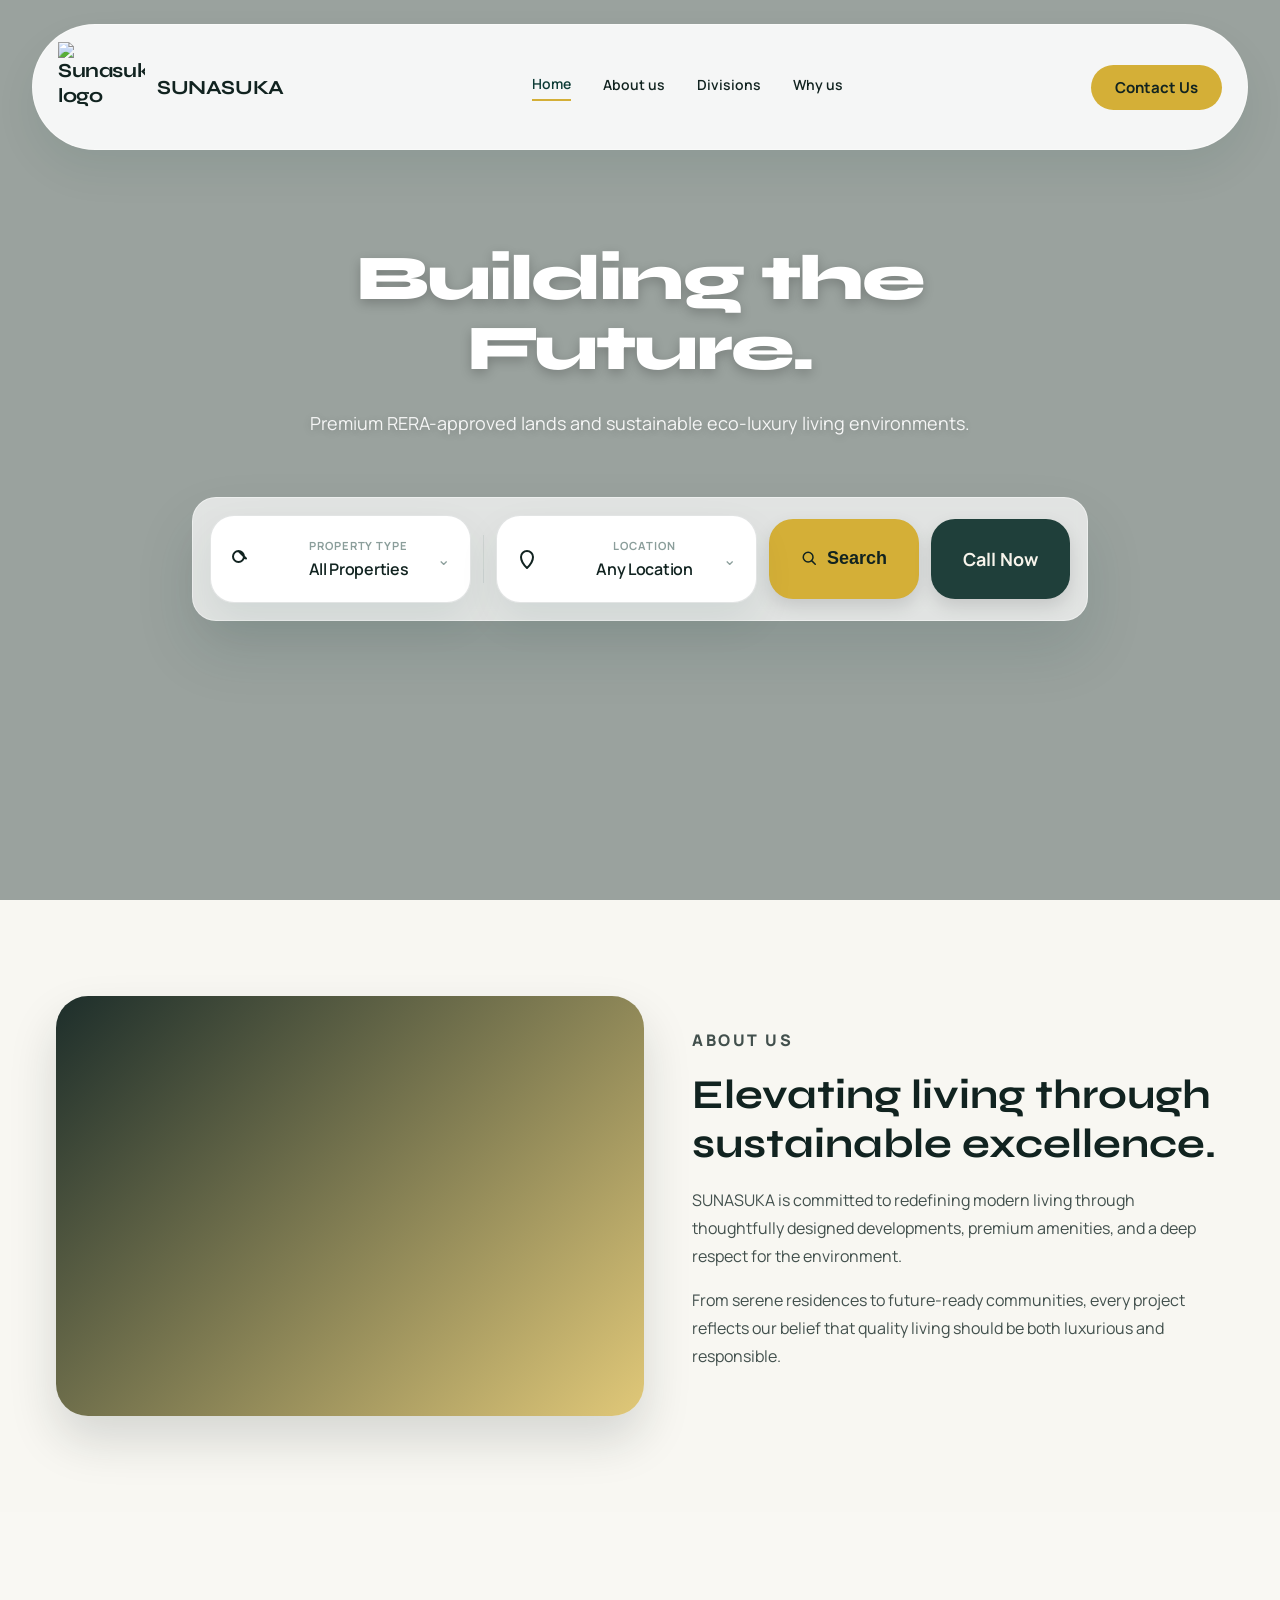
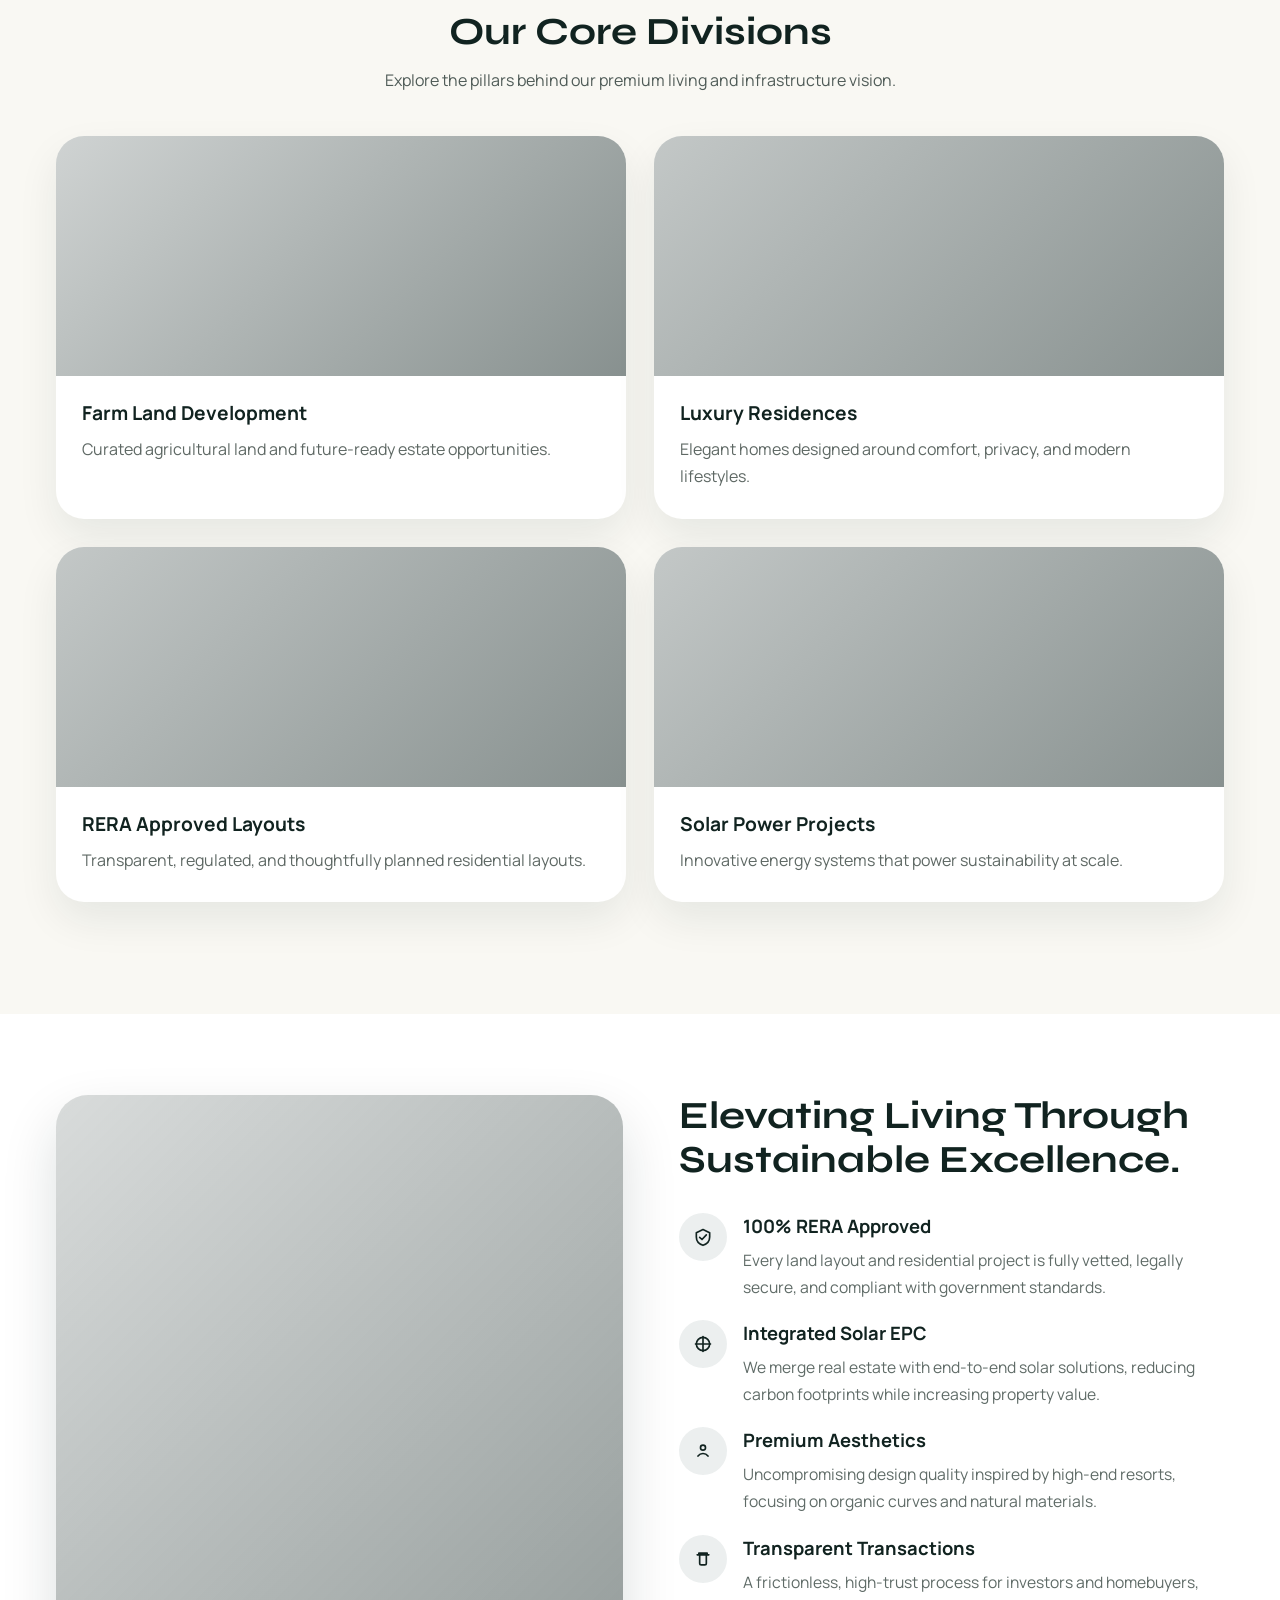
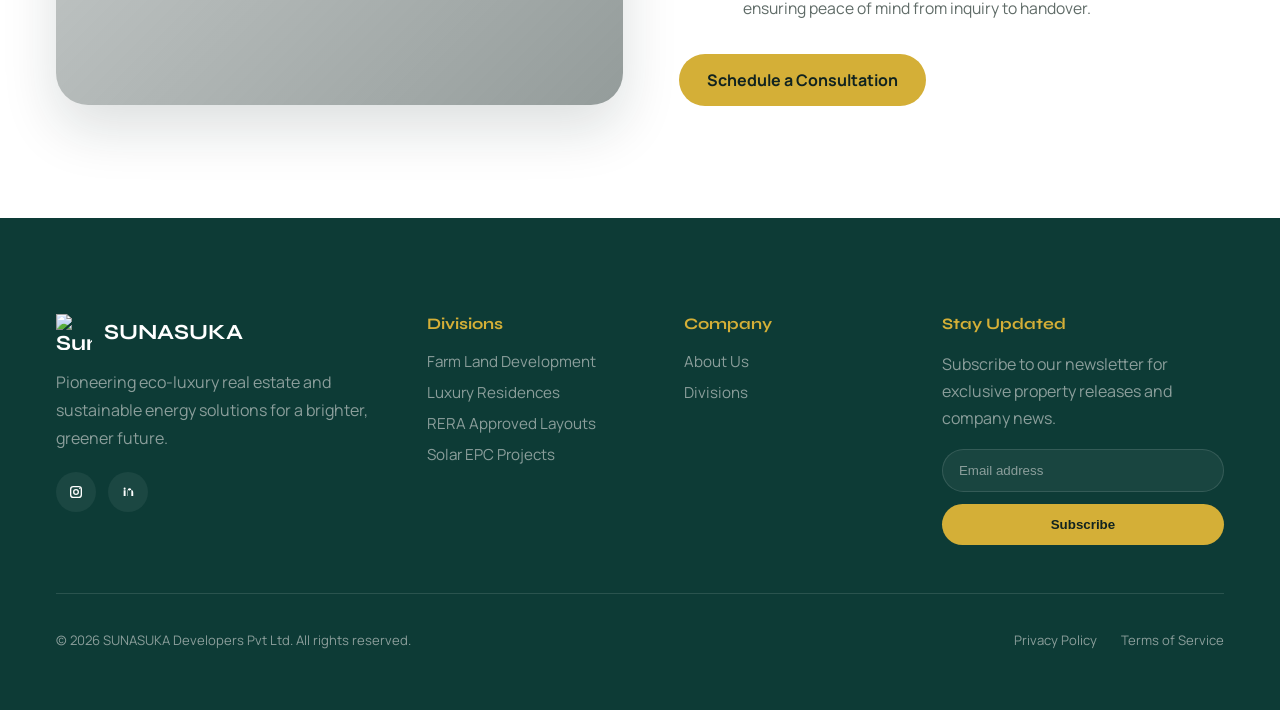
==== commit cc95e461: "." ====
--- a/index.html
+++ b/index.html
@@ -3,7 +3,7 @@
   <head>
     <meta charset="UTF-8" />
     <meta name="viewport" content="width=device-width, initial-scale=1.0" />
-    <title>Sunasuka</title>
+    <title>SUNASUKA</title>
     <link rel="preconnect" href="https://fonts.googleapis.com" />
     <link rel="preconnect" href="https://fonts.gstatic.com" crossorigin />
     <link
@@ -101,7 +101,7 @@
         <p class="eyebrow">About Us</p>
         <h2>Elevating living through sustainable excellence.</h2>
         <p>
-          Sunasuka is committed to redefining modern living through thoughtfully designed
+          SUNASUKA is committed to redefining modern living through thoughtfully designed
           developments, premium amenities, and a deep respect for the environment.
         </p>
         <p>
@@ -213,7 +213,7 @@
           </article>
         </div>
 
-        <a class="cta-button" href="#">Schedule a Consultation</a>
+        <a class="cta-button" href="mailto:info@sunasuka.co.in">Schedule a Consultation</a>
       </div>
     </section>
 
@@ -258,10 +258,8 @@
           <div class="footer-column">
             <h3>Company</h3>
             <ul>
-              <li>About Us</li>
-              <li>Our Sustainability</li>
-              <li>Media & Press</li>
-              <li>Contact Support</li>
+              <li><a href="#about">About Us</a></li>
+              <li><a href="#divisions">Divisions</a></li>
             </ul>
           </div>
 
--- a/css/main.css
+++ b/css/main.css
@@ -327,8 +327,13 @@
 .footer-column p,
 .site-footer__bottom p,
 .footer-column li,
+.footer-column a,
 .footer-links a {
   color: #8b9e9b;
+}
+
+.footer-column a {
+  text-decoration: none;
 }
 
 .footer-brand {
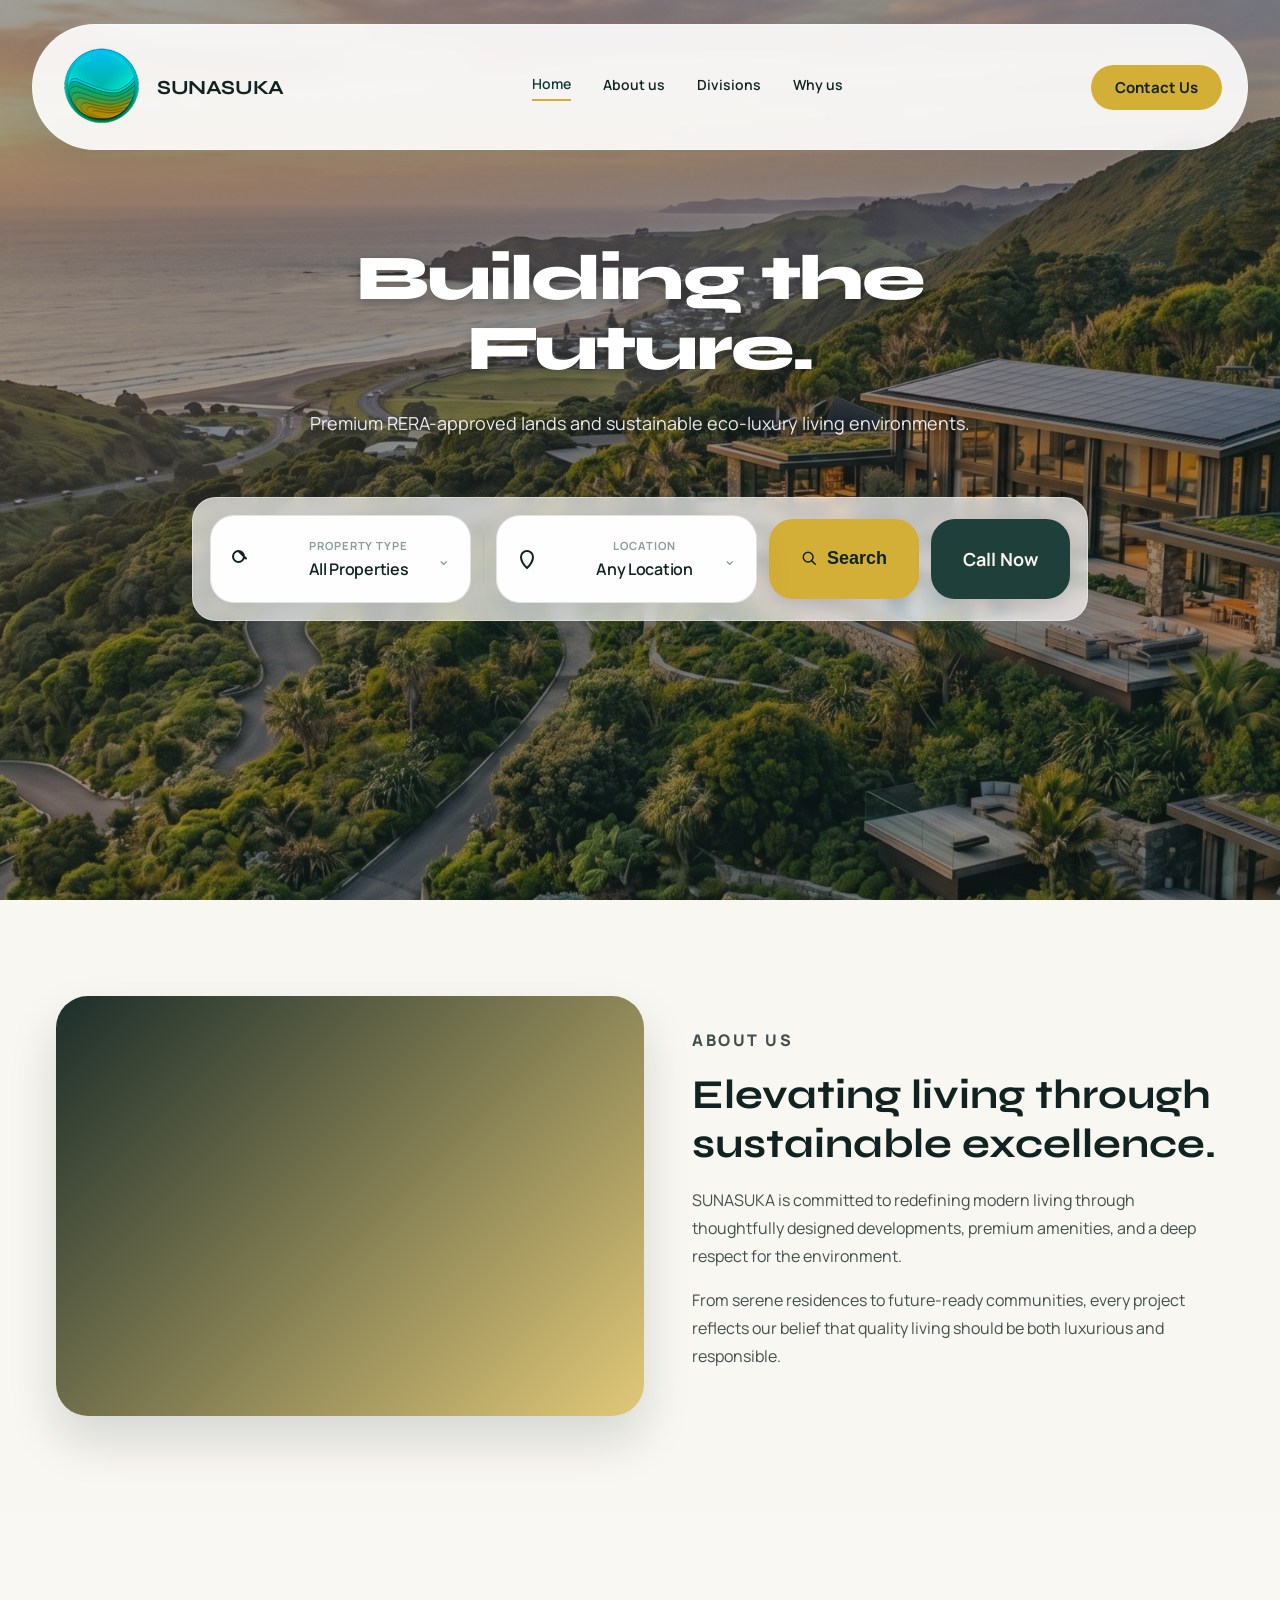
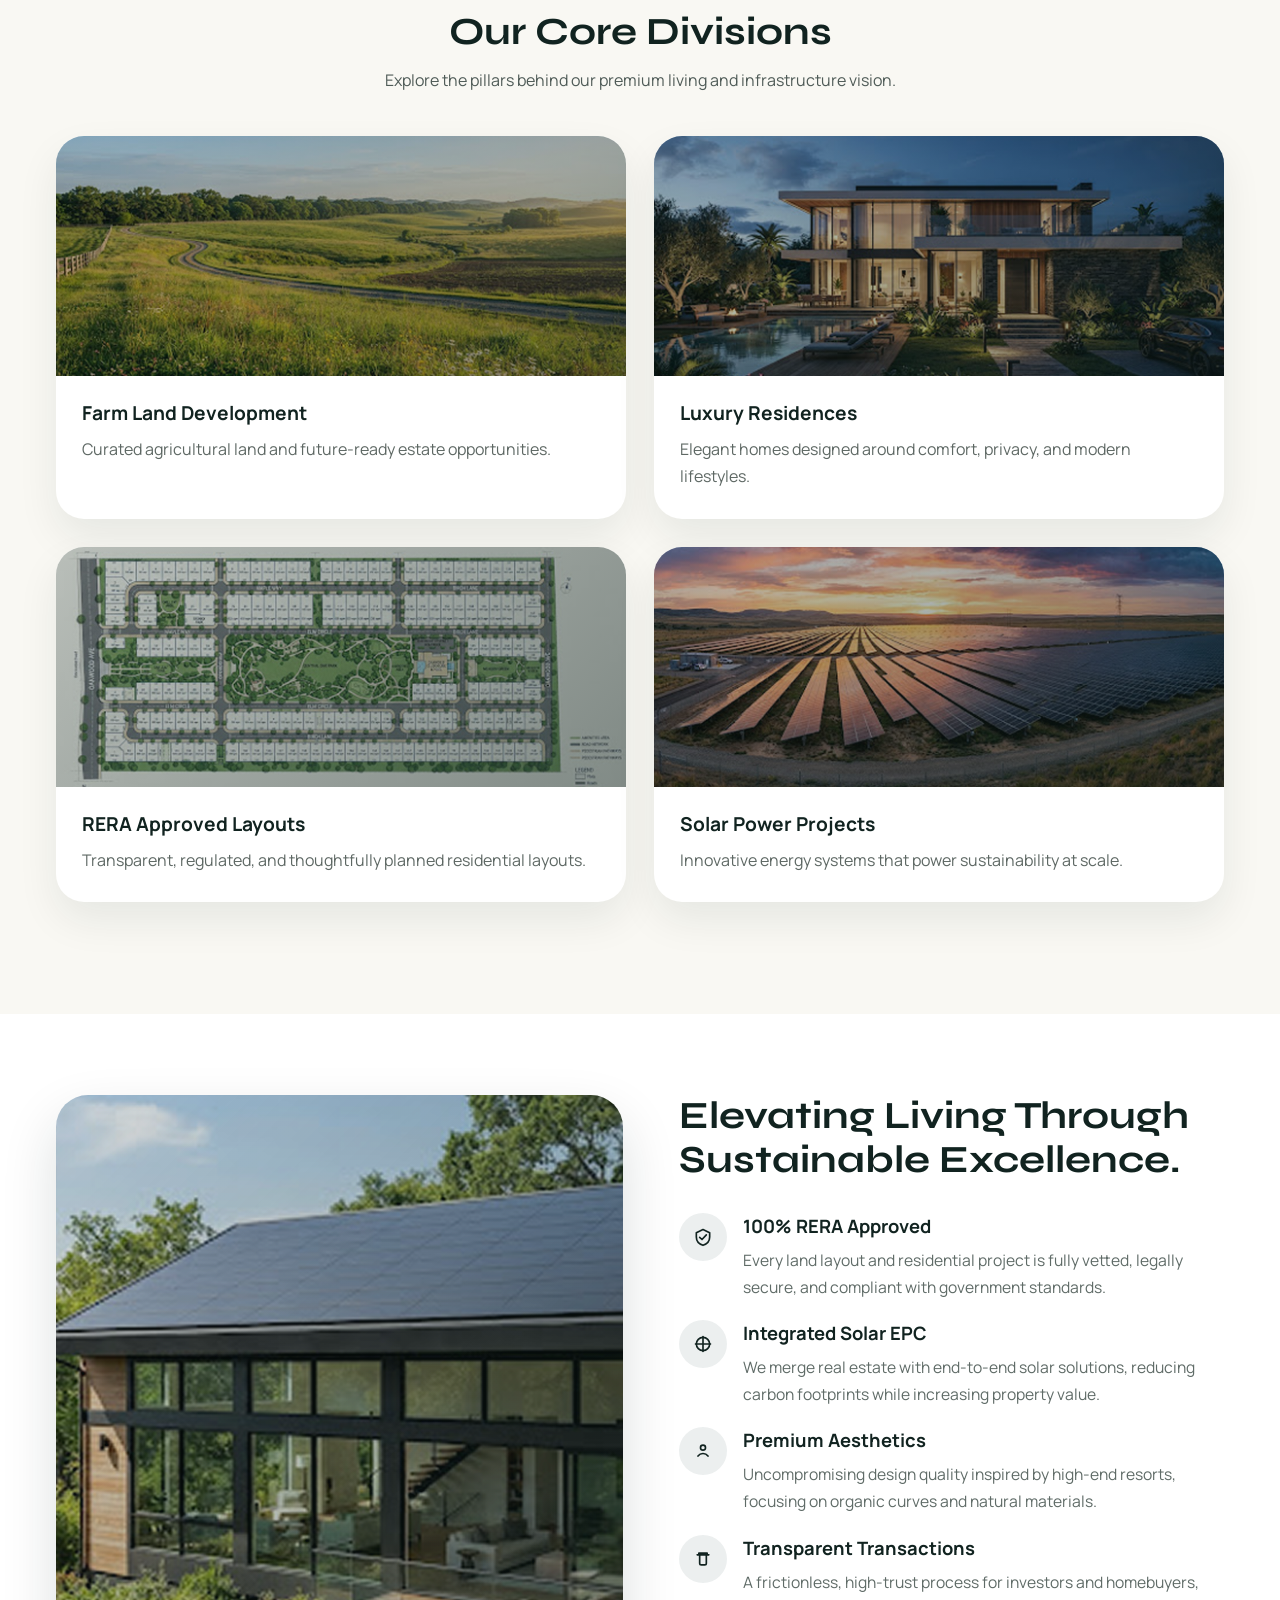
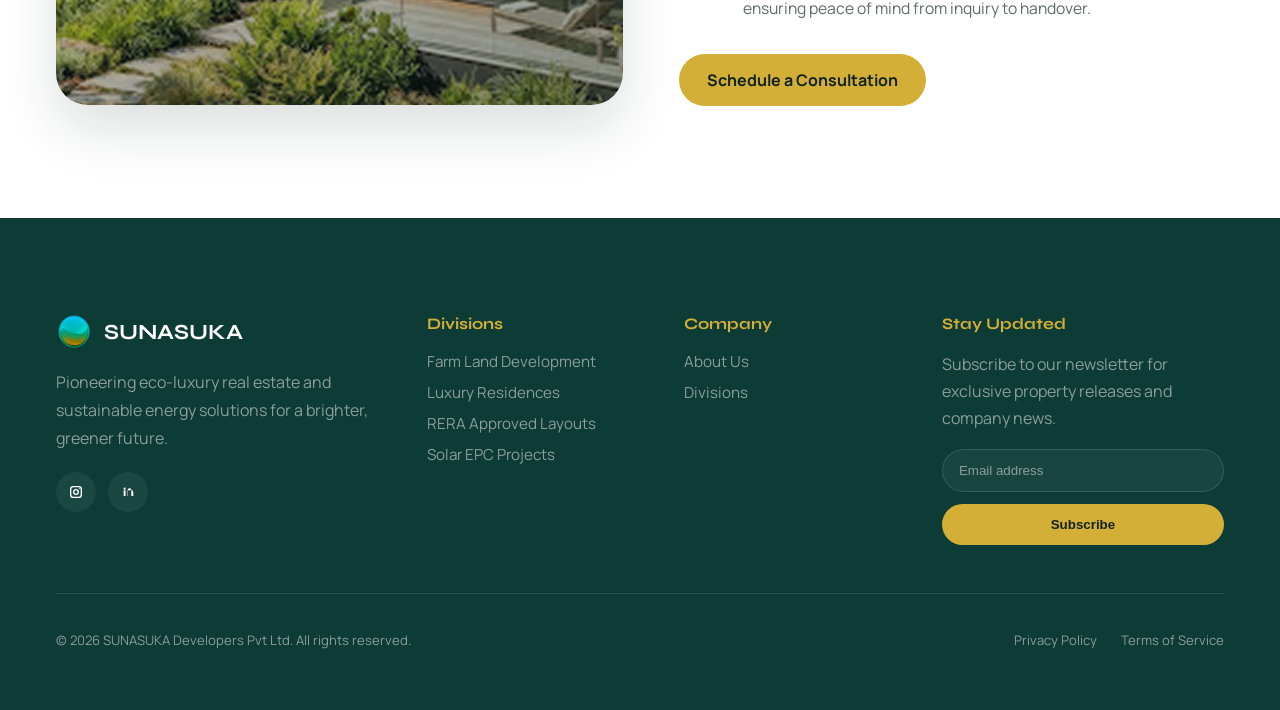
==== commit 7b33c8f0: "MCP Errors Corrected" ====
--- a/index.html
+++ b/index.html
@@ -16,7 +16,7 @@
     <header class="topbar">
       <div class="nav-shell">
         <a class="brand" href="#">
-          <img src="https://www.figma.com/api/mcp/asset/75faf845-18a7-478c-8b07-9160b3f1c8a8" alt="Sunasuka logo" />
+          <img src="img/logo.png" alt="Sunasuka logo" />
           <span>SUNASUKA</span>
         </a>
 
@@ -222,7 +222,7 @@
         <div class="site-footer__top">
           <div class="footer-brand-block">
             <div class="footer-brand">
-              <img src="https://www.figma.com/api/mcp/asset/75faf845-18a7-478c-8b07-9160b3f1c8a8" alt="Sunasuka logo" />
+              <img src="img/logo.png" alt="Sunasuka logo" />
               <span>SUNASUKA</span>
             </div>
             <p>
--- a/css/main.css
+++ b/css/main.css
@@ -130,7 +130,7 @@
   align-items: center;
   justify-content: center;
   padding: 180px 16px 160px;
-  background-image: url('https://www.figma.com/api/mcp/asset/3733b652-5d79-4502-886a-c12a98e6d232');
+  background-image: url(/img/hero.png);
   background-size: cover;
   background-position: center;
 }
@@ -239,7 +239,7 @@
   min-height: 610px;
   border-radius: 32px;
   background: linear-gradient(135deg, rgba(17, 35, 32, 0.16), rgba(17, 35, 32, 0.45)),
-    url('https://www.figma.com/api/mcp/asset/e8d8f811-0a10-461a-9aaf-c65fcbcaad07') center/cover;
+    url('../img/modernsolarhome.png') center/cover;
   box-shadow: 0 24px 55px rgba(17, 35, 32, 0.14);
 }
 
@@ -464,22 +464,22 @@
 
 .division-card__image--farm {
   background-image: linear-gradient(135deg, rgba(17, 35, 32, 0.2), rgba(17, 35, 32, 0.5)),
-    url('https://www.figma.com/api/mcp/asset/f9b7789f-bdf3-43ae-80e5-154b40bcd7e3');
+    url('../img/divisions/farmland.png');
 }
 
 .division-card__image--luxury {
   background-image: linear-gradient(135deg, rgba(17, 35, 32, 0.25), rgba(17, 35, 32, 0.5)),
-    url('https://www.figma.com/api/mcp/asset/07689340-5a20-4e25-90f0-d4561e2b814a');
+    url('../img/divisions/luxury.png');
 }
 
 .division-card__image--layouts {
   background-image: linear-gradient(135deg, rgba(17, 35, 32, 0.25), rgba(17, 35, 32, 0.5)),
-    url('https://www.figma.com/api/mcp/asset/da9e8822-8307-4e75-bb9d-1c4b542f36fc');
+    url('../img/divisions/rera.png');
 }
 
 .division-card__image--solar {
   background-image: linear-gradient(135deg, rgba(17, 35, 32, 0.25), rgba(17, 35, 32, 0.5)),
-    url('https://www.figma.com/api/mcp/asset/6cdddcf5-f954-4964-9941-b1fe6b3d90d0');
+    url('../img/divisions/solar.png');
 }
 
 .division-card__content {
